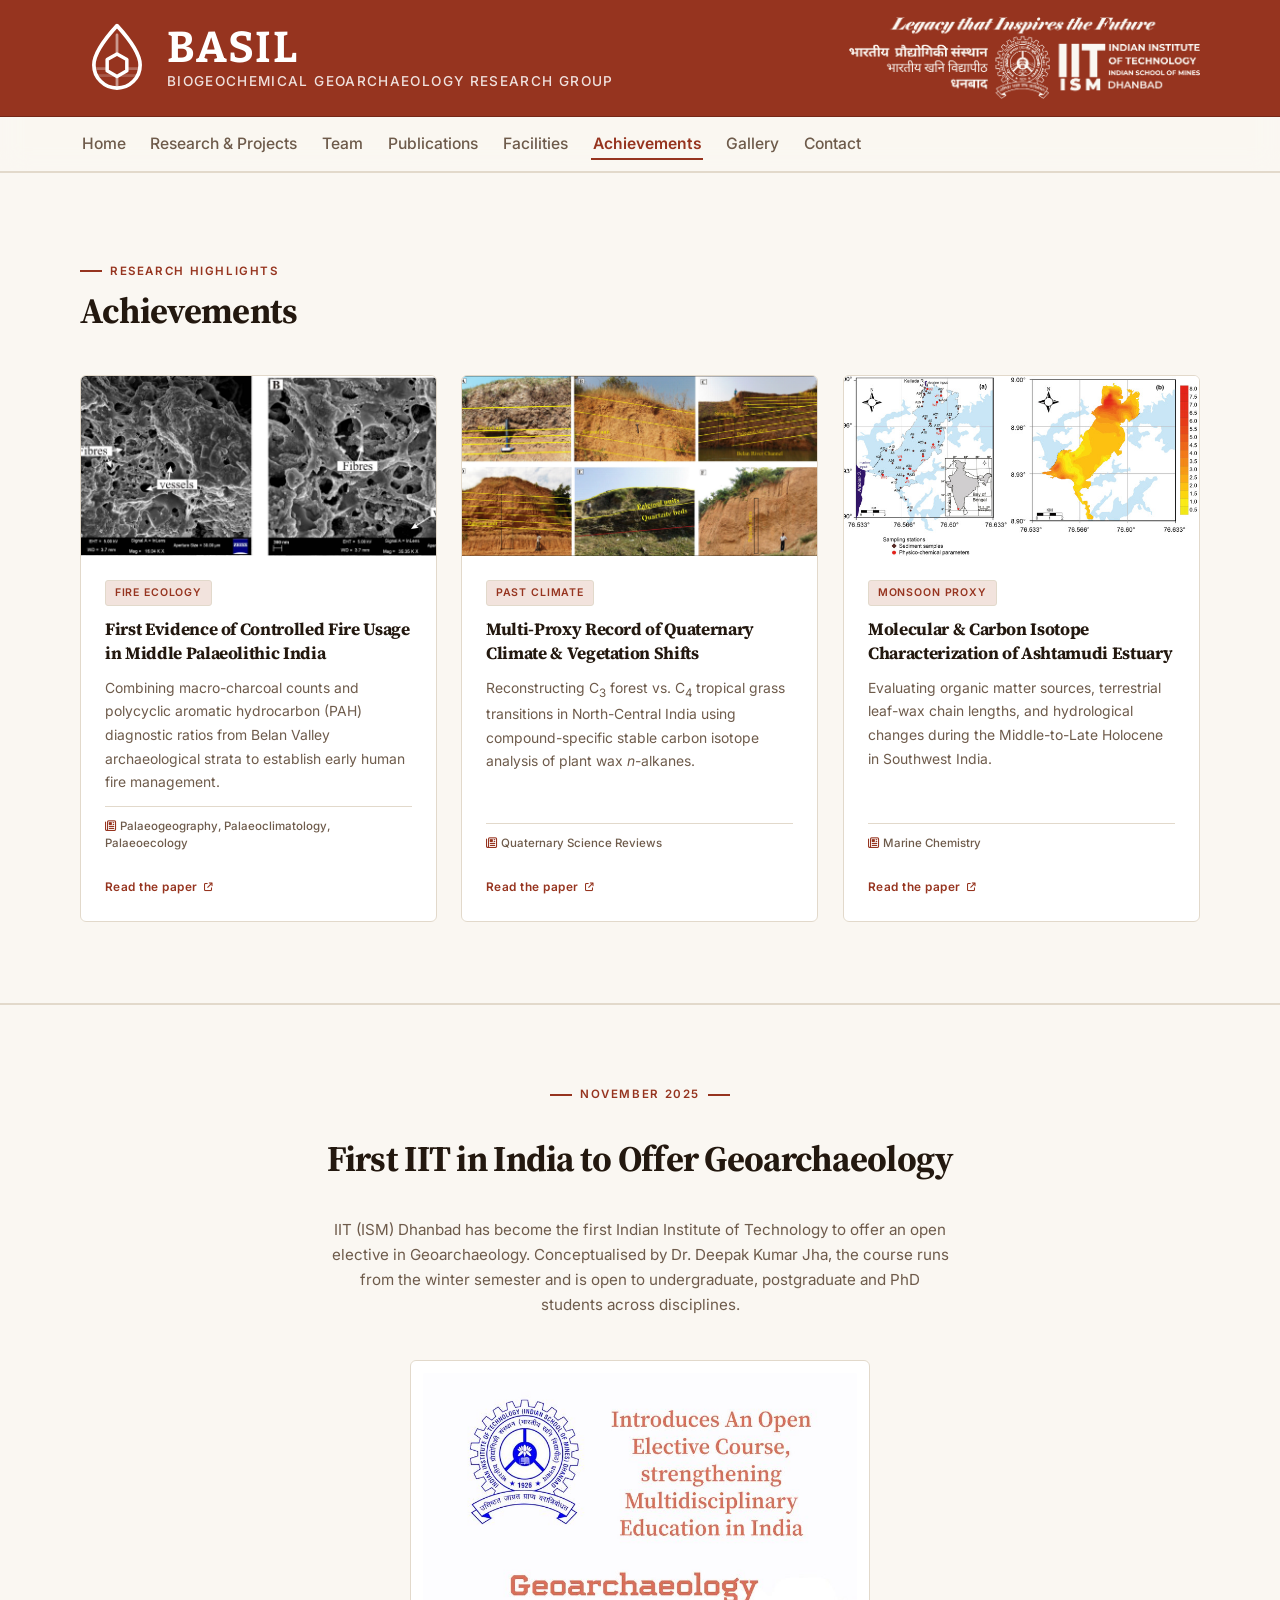
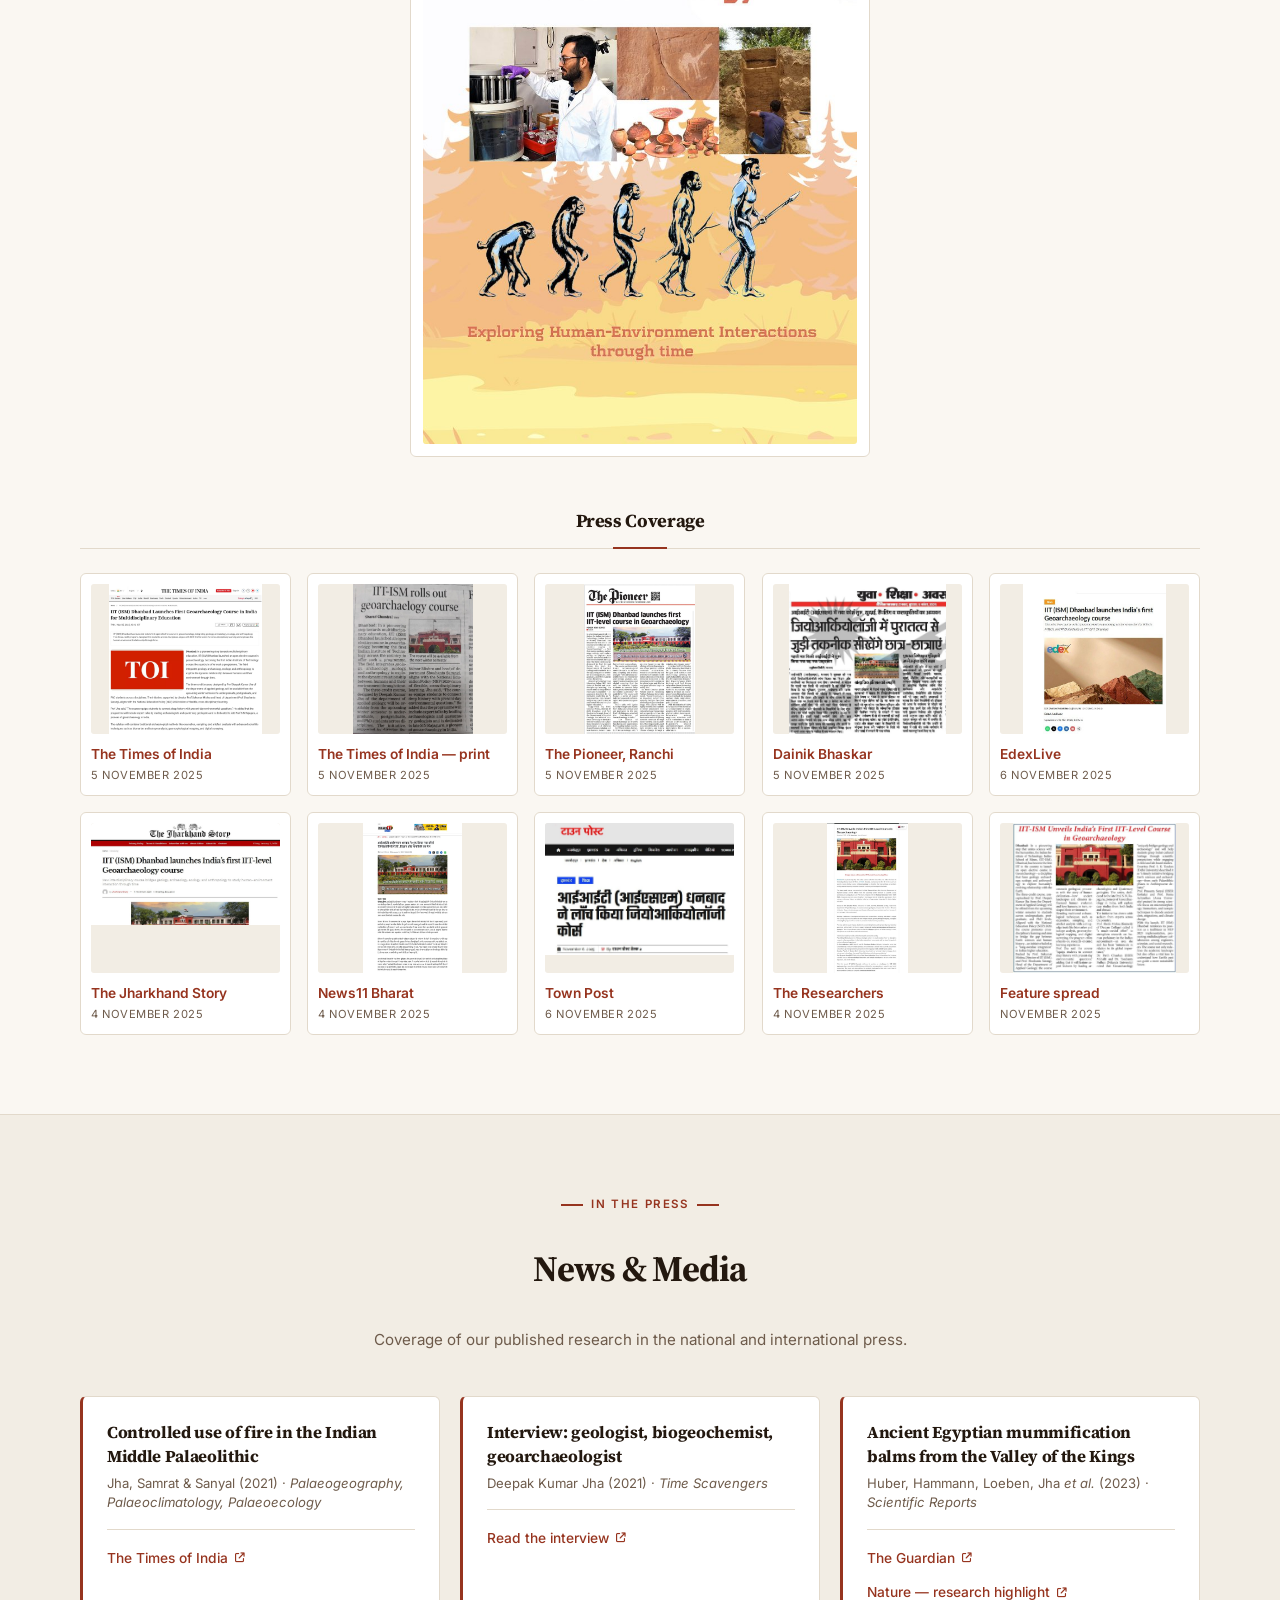
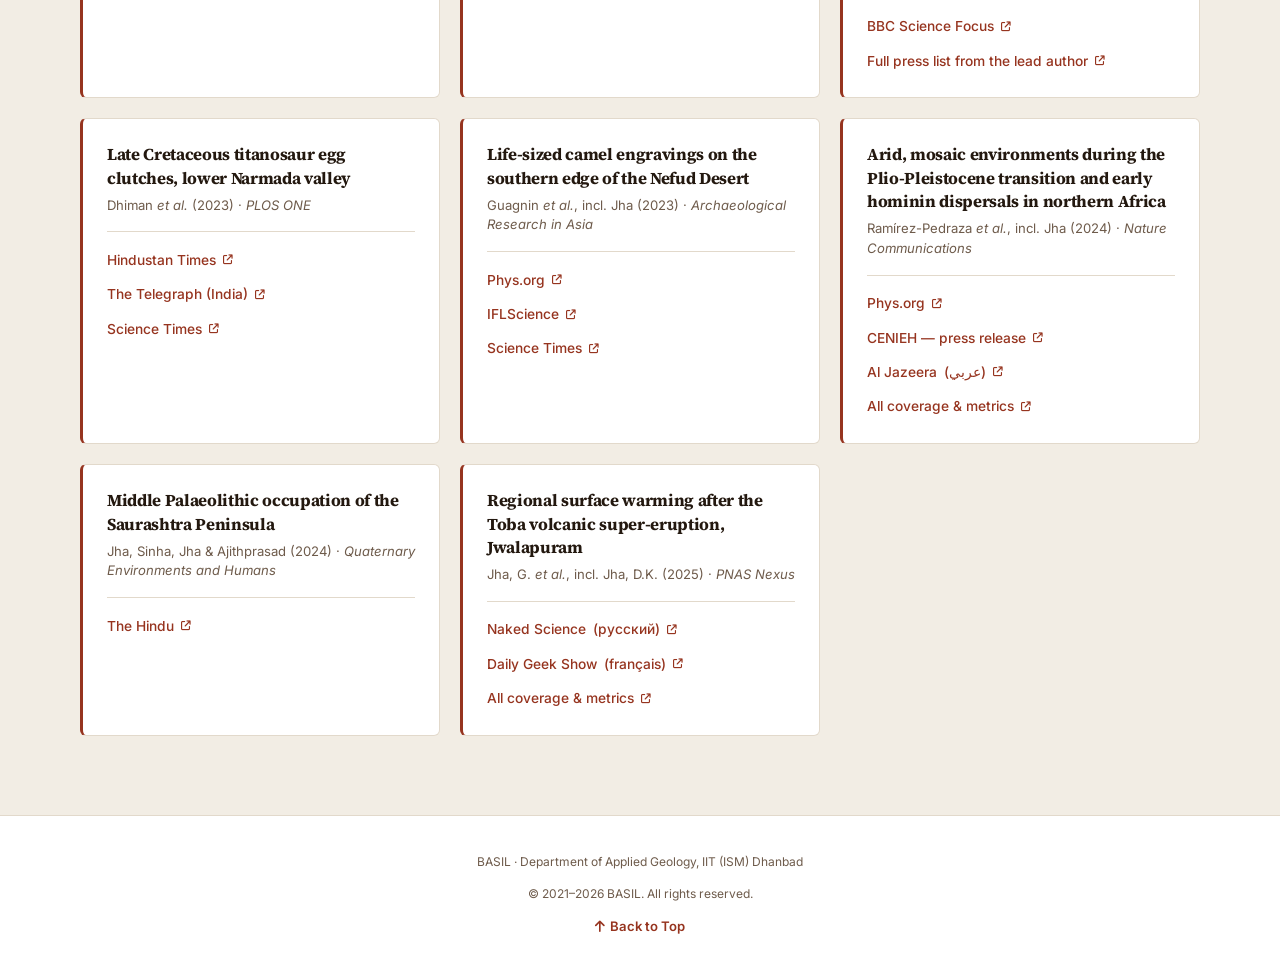
==== achievements.html @ 7dc360d2 "Add the affiliation profiles and the Time Scavengers interview Three institutional pages join the Ac" ====
<!DOCTYPE html>
<!--
  ============================================================================
  BASIL - Biogeochemical Geoarchaeology Research Group
  Department of Applied Geology, IIT (ISM) Dhanbad

  PAGE: Achievements - research highlights, then press coverage

  HOW TO EDIT THIS PAGE
  ---------------------
  * Everything a visitor reads lives between <main> and </main> below.
  * The header/nav and footer are repeated on every page. If you change them,
    change them in ALL .html files (see README.md -> "Editing the navigation").
  * Styling lives in assets/css/style.css - colours are set once at the top.
  * Publications are DATA, not markup: edit assets/js/publications.js.
  * See README.md in the project root for step-by-step instructions.
  ============================================================================
-->
<html lang="en">
<head>
  <meta charset="UTF-8">
  <meta name="viewport" content="width=device-width, initial-scale=1.0">
  <title>Achievements | BASIL | IIT (ISM) Dhanbad</title>

  <!-- SEO & academic metadata -->
  <meta name="description" content="Research highlights and article summaries from BASIL.">
  <meta name="keywords" content="BASIL, Biogeochemical Geoarchaeology Research Group, Deepak Kumar Jha, geoarchaeology, leaf wax biomarkers, n-alkanes, stable isotopes, Quaternary climate, IIT ISM Dhanbad, fire ecology, Belan Valley">
  <meta name="author" content="BASIL - Biogeochemical Geoarchaeology Research Group, IIT (ISM) Dhanbad">

  <!-- Link preview (WhatsApp, X, LinkedIn) -->
  <meta property="og:title" content="Achievements | BASIL | IIT (ISM) Dhanbad">
  <meta property="og:description" content="Research highlights and article summaries from BASIL.">
  <meta property="og:image" content="assets/images/wix_gallery_exact/wix_field_visit_35.jpg">
  <meta property="og:type" content="website">

  <!-- Fonts: Bitter (BASIL wordmark) + Source Serif 4 (headings) + Inter (body) -->
  <link rel="preconnect" href="https://fonts.googleapis.com">
  <link rel="preconnect" href="https://fonts.gstatic.com" crossorigin>
  <link href="https://fonts.googleapis.com/css2?family=Bitter:wght@600;700&family=Inter:wght@400;500;600&family=Source+Serif+4:opsz,wght@8..60,400;8..60,600;8..60,700&display=swap" rel="stylesheet">
  <link rel="stylesheet" href="https://cdnjs.cloudflare.com/ajax/libs/font-awesome/6.4.0/css/all.min.css">

  <link rel="stylesheet" href="assets/css/style.css">

  <!-- Marks that JavaScript is available, before the page paints, so the
       scroll animations never leave content invisible if JS is switched off. -->
  <script>document.documentElement.classList.add('js');</script>
</head>
<body>

  <!-- ==== HEADER / NAVIGATION (same on every page) ==================== -->
  <header class="header-nav" id="header">
    <!-- Row 1: group identity and host institution -->
    <div class="brand-bar">
      <div class="container brand-bar-inner">
      <a href="index.html" class="brand-logo">
        <svg class="brand-mark" viewBox="0 0 64 64" aria-hidden="true" focusable="false"><defs><clipPath id="basilLeaf"><path d="M32 4C43 16 52 28 52 38a20 20 0 0 1-40 0C12 28 21 16 32 4Z"/></clipPath></defs><g clip-path="url(#basilLeaf)"><rect x="0" y="40" width="64" height="2.4" fill="currentColor" opacity=".28"/><rect x="0" y="46" width="64" height="2.4" fill="currentColor" opacity=".18"/></g><path d="M32 4C43 16 52 28 52 38a20 20 0 0 1-40 0C12 28 21 16 32 4Z" fill="none" stroke="currentColor" stroke-width="3.2" stroke-linejoin="round"/><path d="M32 12v46" stroke="currentColor" stroke-width="2.4" stroke-linecap="round" opacity=".5"/><path class="brand-mark-core" d="M32 28.5 40.5 33.4v9.7L32 48l-8.5-4.9v-9.7Z" fill="var(--paper, #fff)" stroke="currentColor" stroke-width="3" stroke-linejoin="round"/></svg>
        <div class="brand-text">
          <span class="brand-name">BASIL</span>
          <span class="brand-sub">Biogeochemical Geoarchaeology Research Group</span>
        </div>
      </a>

      <!-- Host institution. iitism_logo.png is the compact round emblem if
           you ever want a narrower header. -->
      <a class="brand-inst" href="https://www.iitism.ac.in" target="_blank" rel="noopener"
         aria-label="Indian Institute of Technology (ISM) Dhanbad"
         title="Indian Institute of Technology (ISM) Dhanbad">
        <span class="brand-inst-mark" role="img" aria-label="IIT (ISM) Dhanbad"></span>
      </a>
      </div>
    </div>

    <!-- Row 2: navigation -->
    <div class="container nav-container">
      <div class="nav-menu">
        <ul class="nav-links" id="nav-links">
          <li><a href="index.html" class="nav-link">Home</a></li>
          <li><a href="research.html" class="nav-link">Research &amp; Projects</a></li>
          <li><a href="team.html" class="nav-link">Team</a></li>
          <li><a href="publications.html" class="nav-link">Publications</a></li>
          <li><a href="facilities.html" class="nav-link">Facilities</a></li>
          <li><a href="achievements.html" class="nav-link active">Achievements</a></li>
          <li><a href="gallery.html" class="nav-link">Gallery</a></li>
          <li><a href="contact.html" class="nav-link">Contact</a></li>
        </ul>

        <div class="nav-actions">
          <button id="mobile-menu-btn" class="mobile-menu-btn" aria-label="Open navigation menu">
            <i class="fa-solid fa-bars"></i>
          </button>
        </div>
      </div>
    </div>
    <div class="scroll-progress" id="scroll-progress"></div>
  </header>

  <!-- ==== PAGE CONTENT =============================================== -->
  <main class="page-main">
<section class="blog-section" id="blog">
    <div class="container">
      <div class="section-header" data-reveal="left">
        <div>
          <span class="section-kicker">Research Highlights</span>
          <h2 class="section-title">Achievements</h2>
        </div>
      </div>

      <div class="blog-grid">
        <a class="blog-card" data-reveal="left" href="https://doi.org/10.1016/j.palaeo.2020.110151" target="_blank" rel="noopener">
          <div class="blog-img-wrap">
            <img src="assets/images/article_fire.jpg" alt="Controlled Use of Fire" class="blog-img">
          </div>
          <div class="blog-content">
            <span class="blog-tag">Fire Ecology</span>
            <h3>First Evidence of Controlled Fire Usage in Middle Palaeolithic India</h3>
            <p>Combining macro-charcoal counts and polycyclic aromatic hydrocarbon (PAH) diagnostic ratios from Belan Valley archaeological strata to establish early human fire management.</p>
            <div class="blog-meta">
              <span><i class="fa-regular fa-newspaper"></i> Palaeogeography, Palaeoclimatology, Palaeoecology</span>
            </div>
            <span class="blog-readmore">Read the paper <i class="fa-solid fa-arrow-up-right-from-square"></i></span>
          </div>
        </a>

        <a class="blog-card" data-reveal="left" href="https://doi.org/10.1016/j.quascirev.2019.106121" target="_blank" rel="noopener">
          <div class="blog-img-wrap">
            <img src="assets/images/article_quaternary.jpg" alt="Quaternary Climate" class="blog-img">
          </div>
          <div class="blog-content">
            <span class="blog-tag">Past Climate</span>
            <h3>Multi-Proxy Record of Quaternary Climate &amp; Vegetation Shifts</h3>
            <p>Reconstructing C<sub>3</sub> forest vs. C<sub>4</sub> tropical grass transitions in North-Central India using compound-specific stable carbon isotope analysis of plant wax <i>n</i>-alkanes.</p>
            <div class="blog-meta">
              <span><i class="fa-regular fa-newspaper"></i> Quaternary Science Reviews</span>
            </div>
            <span class="blog-readmore">Read the paper <i class="fa-solid fa-arrow-up-right-from-square"></i></span>
          </div>
        </a>

        <a class="blog-card" data-reveal="left" href="https://doi.org/10.1016/J.MARCHEM.2017.08.002" target="_blank" rel="noopener">
          <div class="blog-img-wrap">
            <img src="assets/images/article_ashtamudi.jpg" alt="Ashtamudi Estuary" class="blog-img">
          </div>
          <div class="blog-content">
            <span class="blog-tag">Monsoon Proxy</span>
            <h3>Molecular &amp; Carbon Isotope Characterization of Ashtamudi Estuary</h3>
            <p>Evaluating organic matter sources, terrestrial leaf-wax chain lengths, and hydrological changes during the Middle-to-Late Holocene in Southwest India.</p>
            <div class="blog-meta">
              <span><i class="fa-regular fa-newspaper"></i> Marine Chemistry</span>
            </div>
            <span class="blog-readmore">Read the paper <i class="fa-solid fa-arrow-up-right-from-square"></i></span>
          </div>
        </a>
      </div>
    </div>
  </section>


    <!-- ==== FEATURED: Geoarchaeology course launch ====================
         The poster and the Venn diagram are the group's own artwork.
         ============================================================== -->
    <section class="feature-section" id="geoarchaeology-course">
      <div class="container">
        <div class="section-header center" data-reveal="left">
          <span class="section-kicker">November 2025</span>
          <h2 class="section-title">First IIT in India to Offer Geoarchaeology</h2>
          <p class="section-desc">IIT (ISM) Dhanbad has become the first Indian Institute of Technology to offer an open elective in Geoarchaeology. Conceptualised by Dr. Deepak Kumar Jha, the course runs from the winter semester and is open to undergraduate, postgraduate and PhD students across disciplines.</p>
        </div>

        <div class="feature-grid" data-reveal="left">
          <figure class="feature-figure">
            <img src="assets/images/news_geoarch_poster.jpg"
                 alt="Course poster: IIT (ISM) Dhanbad introduces an open elective course in Geoarchaeology" loading="lazy">
          </figure>
        </div>

        <!-- ---- PRESS COVERAGE ------------------------------------------
             Clicking a card opens the clipping full size in the viewer.
             To add one, copy a whole .press-card block below.
             ------------------------------------------------------------ -->
        <h3 class="press-heading" data-reveal="left">Press Coverage</h3>

        <div class="press-grid">

          <div class="press-card" data-reveal="pop">
            <img src="assets/images/press_times_of_india.jpg" alt="The Times of India report on the course launch" loading="lazy">
            <span class="press-outlet">The Times of India</span>
            <span class="press-date">5 November 2025</span>
          </div>

          <div class="press-card" data-reveal="pop">
            <img src="assets/images/press_toi_print.jpg" alt="Times of India print edition clipping" loading="lazy">
            <span class="press-outlet">The Times of India &mdash; print</span>
            <span class="press-date">5 November 2025</span>
          </div>

          <div class="press-card" data-reveal="pop">
            <img src="assets/images/press_pioneer.jpg" alt="The Pioneer print edition clipping" loading="lazy">
            <span class="press-outlet">The Pioneer, Ranchi</span>
            <span class="press-date">5 November 2025</span>
          </div>

          <div class="press-card" data-reveal="pop">
            <img src="assets/images/press_dainik_bhaskar.jpg" alt="Dainik Bhaskar print edition clipping" loading="lazy">
            <span class="press-outlet">Dainik Bhaskar</span>
            <span class="press-date">5 November 2025</span>
          </div>

          <div class="press-card" data-reveal="pop">
            <img src="assets/images/press_edexlive.jpg" alt="EdexLive report on the course launch" loading="lazy">
            <span class="press-outlet">EdexLive</span>
            <span class="press-date">6 November 2025</span>
          </div>

          <div class="press-card" data-reveal="pop">
            <img src="assets/images/press_jharkhand_story.jpg" alt="The Jharkhand Story report on the course launch" loading="lazy">
            <span class="press-outlet">The Jharkhand Story</span>
            <span class="press-date">4 November 2025</span>
          </div>

          <div class="press-card" data-reveal="pop">
            <img src="assets/images/press_news11_bharat.jpg" alt="News11 Bharat report on the course launch" loading="lazy">
            <span class="press-outlet">News11 Bharat</span>
            <span class="press-date">4 November 2025</span>
          </div>

          <div class="press-card" data-reveal="pop">
            <img src="assets/images/press_town_post.jpg" alt="Town Post report on the course launch" loading="lazy">
            <span class="press-outlet">Town Post</span>
            <span class="press-date">6 November 2025</span>
          </div>

          <div class="press-card" data-reveal="pop">
            <img src="assets/images/press_the_researchers.jpg" alt="The Researchers feature on the course launch" loading="lazy">
            <span class="press-outlet">The Researchers</span>
            <span class="press-date">4 November 2025</span>
          </div>

          <div class="press-card" data-reveal="pop">
            <img src="assets/images/press_feature_spread.jpg" alt="Newspaper feature spread on the course launch" loading="lazy">
            <span class="press-outlet">Feature spread</span>
            <span class="press-date">November 2025</span>
          </div>

        </div>
      </div>
    </section>

    <!-- ==== NEWS & MEDIA ==============================================
         Press coverage of the group's papers. To add an item, copy one
         <li> block, change the outlet name, the link and the date.
         Group them under the paper they report on.
         ============================================================== -->
    <section class="news-media-section" id="media">
      <div class="container">
        <div class="section-header center" data-reveal="left">
          <span class="section-kicker">In the Press</span>
          <h2 class="section-title">News &amp; Media</h2>
          <p class="section-desc">Coverage of our published research in the national and international press.</p>
        </div>

        <div class="media-groups">

          <article class="media-group" data-reveal="left">
            <h3 class="media-paper">Controlled use of fire in the Indian Middle Palaeolithic</h3>
            <p class="media-source">Jha, Samrat &amp; Sanyal (2021) &middot; <em>Palaeogeography, Palaeoclimatology, Palaeoecology</em></p>
            <ul class="media-list">
              <li><a href="https://timesofindia.indiatimes.com/india/new-evidence-pushes-back-by-30000-years-first-use-of-fire-in-india/articleshow/79521759.cms" target="_blank" rel="noopener">The Times of India <i class="fa-solid fa-arrow-up-right-from-square"></i></a></li>
            </ul>
          </article>

          <article class="media-group" data-reveal="left">
            <h3 class="media-paper">Interview: geologist, biogeochemist, geoarchaeologist</h3>
            <p class="media-source">Deepak Kumar Jha (2021) &middot; <em>Time Scavengers</em></p>
            <ul class="media-list">
              <li><a href="https://timescavengers.org/2021/05/31/deepak-kumar-jha-geologist-biogeochemist-geoarchaeologist/" target="_blank" rel="noopener">Read the interview <i class="fa-solid fa-arrow-up-right-from-square"></i></a></li>
            </ul>
          </article>

          <article class="media-group" data-reveal="left">
            <h3 class="media-paper">Ancient Egyptian mummification balms from the Valley of the Kings</h3>
            <p class="media-source">Huber, Hammann, Loeben, Jha <i>et al.</i> (2023) &middot; <em>Scientific Reports</em></p>
            <ul class="media-list">
              <li><a href="https://www.theguardian.com/science/2023/aug/31/scent-of-eternity-scientists-recreate-balms-used-in-ancient-egyptian-mummy" target="_blank" rel="noopener">The Guardian <i class="fa-solid fa-arrow-up-right-from-square"></i></a></li>
              <li><a href="https://www.nature.com/articles/d44151-023-00014-2" target="_blank" rel="noopener">Nature &mdash; research highlight <i class="fa-solid fa-arrow-up-right-from-square"></i></a></li>
              <li><a href="https://www.sciencefocus.com/news/scent-of-eternity-mummification-museum" target="_blank" rel="noopener">BBC Science Focus <i class="fa-solid fa-arrow-up-right-from-square"></i></a></li>
              <li><a href="https://barbara-huber.com/media-press/" target="_blank" rel="noopener">Full press list from the lead author <i class="fa-solid fa-arrow-up-right-from-square"></i></a></li>
            </ul>
          </article>

          <article class="media-group" data-reveal="left">
            <h3 class="media-paper">Late Cretaceous titanosaur egg clutches, lower Narmada valley</h3>
            <p class="media-source">Dhiman <i>et al.</i> (2023) &middot; <em>PLOS ONE</em></p>
            <ul class="media-list">
              <li><a href="https://www.hindustantimes.com/india-news/rare-dinosaur-fossil-discovery-in-central-india-101674153867179.html" target="_blank" rel="noopener">Hindustan Times <i class="fa-solid fa-arrow-up-right-from-square"></i></a></li>
              <li><a href="https://www.telegraphindia.com/india/titanosaur-eggs-in-central-india-tell-a-tale/cid/1910738" target="_blank" rel="noopener">The Telegraph (India) <i class="fa-solid fa-arrow-up-right-from-square"></i></a></li>
              <li><a href="https://www.sciencetimes.com/articles/41927/20230119/250-fossilized-titanosaur-eggs-found-india-suggest-dinosaur-nested-modern.htm" target="_blank" rel="noopener">Science Times <i class="fa-solid fa-arrow-up-right-from-square"></i></a></li>
            </ul>
          </article>

          <article class="media-group" data-reveal="left">
            <h3 class="media-paper">Life-sized camel engravings on the southern edge of the Nefud Desert</h3>
            <p class="media-source">Guagnin <i>et al.</i>, incl. Jha (2023) &middot; <em>Archaeological Research in Asia</em></p>
            <ul class="media-list">
              <li><a href="https://phys.org/news/2023-10-life-size-images-extinct-camel-species.html" target="_blank" rel="noopener">Phys.org <i class="fa-solid fa-arrow-up-right-from-square"></i></a></li>
              <li><a href="https://www.iflscience.com/amazing-life-sized-camel-rock-carvings-discovered-in-saudi-arabia-but-who-carved-them-70944" target="_blank" rel="noopener">IFLScience <i class="fa-solid fa-arrow-up-right-from-square"></i></a></li>
              <li><a href="https://www.sciencetimes.com/articles/46277/20230929/life-size-carvings-camels-saudi-arabia-sahout-nafud-desert.htm" target="_blank" rel="noopener">Science Times <i class="fa-solid fa-arrow-up-right-from-square"></i></a></li>
            </ul>
          </article>

          <article class="media-group" data-reveal="left">
            <h3 class="media-paper">Arid, mosaic environments during the Plio-Pleistocene transition and early hominin dispersals in northern Africa</h3>
            <p class="media-source">Ram&iacute;rez-Pedraza <i>et al.</i>, incl. Jha (2024) &middot; <em>Nature Communications</em></p>
            <ul class="media-list">
              <li><a href="https://phys.org/news/2024-10-geologists-reconstruct-ecosystems-northern-africa.html" target="_blank" rel="noopener">Phys.org <i class="fa-solid fa-arrow-up-right-from-square"></i></a></li>
              <li><a href="https://www.cenieh.es/en/press/news/ecosystems-northern-africa-where-first-hominins-arrived-are-reconstructed" target="_blank" rel="noopener">CENIEH &mdash; press release <i class="fa-solid fa-arrow-up-right-from-square"></i></a></li>
              <li><a href="https://www.aljazeera.net/science/2024/10/14/%D8%A7%D9%84%D8%AC%D9%86%D8%B3-%D8%A7%D9%84%D8%A5%D9%86%D8%B3%D8%A7%D9%86%D9%8A-%D9%88%D8%AC%D8%AF-%D8%A8%D8%A7%D9%84%D9%85%D8%BA%D8%B1%D8%A8-%D9%88%D8%A7%D9%84%D8%AC%D8%B2%D8%A7%D8%A6%D8%B1" target="_blank" rel="noopener">Al Jazeera <span lang="ar">(&#1593;&#1585;&#1576;&#1610;)</span> <i class="fa-solid fa-arrow-up-right-from-square"></i></a></li>
              <li><a href="https://www.nature.com/articles/s41467-024-52672-0/metrics" target="_blank" rel="noopener">All coverage &amp; metrics <i class="fa-solid fa-arrow-up-right-from-square"></i></a></li>
            </ul>
          </article>

          <article class="media-group" data-reveal="left">
            <h3 class="media-paper">Middle Palaeolithic occupation of the Saurashtra Peninsula</h3>
            <p class="media-source">Jha, Sinha, Jha &amp; Ajithprasad (2024) &middot; <em>Quaternary Environments and Humans</em></p>
            <ul class="media-list">
              <li><a href="https://www.thehindu.com/sci-tech/science/saurashtra-fossils-coastal-dispersion-middle-palaeolithic-migration/article68968322.ece" target="_blank" rel="noopener">The Hindu <i class="fa-solid fa-arrow-up-right-from-square"></i></a></li>
            </ul>
          </article>

          <article class="media-group" data-reveal="left">
            <h3 class="media-paper">Regional surface warming after the Toba volcanic super-eruption, Jwalapuram</h3>
            <p class="media-source">Jha, G. <i>et al.</i>, incl. Jha, D.K. (2025) &middot; <em>PNAS Nexus</em></p>
            <ul class="media-list">
              <li><a href="https://naked-science.ru/article/climate/oprovergnuta-gipoteza-o-v" target="_blank" rel="noopener">Naked Science <span lang="ru">(&#1088;&#1091;&#1089;&#1089;&#1082;&#1080;&#1081;)</span> <i class="fa-solid fa-arrow-up-right-from-square"></i></a></li>
              <li><a href="https://dailygeekshow.com/eruption-volcan-toba-climat/" target="_blank" rel="noopener">Daily Geek Show <span lang="fr">(fran&ccedil;ais)</span> <i class="fa-solid fa-arrow-up-right-from-square"></i></a></li>
              <li><a href="https://oxfordjournals.altmetric.com/details/175935978/news" target="_blank" rel="noopener">All coverage &amp; metrics <i class="fa-solid fa-arrow-up-right-from-square"></i></a></li>
            </ul>
          </article>

        </div>
      </div>
    </section>

  </main>

  <!-- ==== FOOTER (same on every page) ================================ -->
  <footer class="footer">
    <div class="container footer-content">
      <p>BASIL &middot; Department of Applied Geology, IIT (ISM) Dhanbad</p>
      <p>&copy; 2021&ndash;2026 BASIL. All rights reserved.</p>
      <!-- Filled in by app.js from an external counter. Stays hidden if the
           service cannot be reached, so a broken counter never shows. -->
      <p class="visitor-count" id="visitor-count" hidden></p>
      <a href="#" class="back-to-top"><i class="fa-solid fa-arrow-up"></i> Back to Top</a>
    </div>
  </footer>

  <button class="scroll-top-fab" id="scroll-top-fab" aria-label="Scroll back to top">
    <i class="fa-solid fa-arrow-up"></i>
  </button>


  <!-- Image viewer for the press clippings -->
  <div class="lightbox" id="lightbox" role="dialog" aria-modal="true" aria-label="Press clipping viewer">
    <button class="lightbox-btn lightbox-close" id="lightbox-close" aria-label="Close viewer">
      <i class="fa-solid fa-xmark"></i>
    </button>
    <button class="lightbox-btn lightbox-prev" id="lightbox-prev" aria-label="Previous clipping">
      <i class="fa-solid fa-chevron-left"></i>
    </button>
    <button class="lightbox-btn lightbox-next" id="lightbox-next" aria-label="Next clipping">
      <i class="fa-solid fa-chevron-right"></i>
    </button>

    <figure class="lightbox-figure">
      <img id="lightbox-img" src="" alt="">
      <figcaption class="lightbox-counter" id="lightbox-counter"></figcaption>
    </figure>
  </div>

  <!-- Publication data first, then the behaviour that renders it -->
  <script src="assets/js/publications.js"></script>
  <script src="assets/js/app.js"></script>
</body>
</html>
---- assets/css/style.css ----
/* ==========================================================================
   Dr. Deepak Kumar Jha - Biogeochemical Geoarchaeology Research Group
   Design System: "Heritage" — Sandstone paper, brick red, warm brown ink.
   Drawn from the red-brick and sandstone of the IIT (ISM) Dhanbad campus.
   Flat colours only, no gradients. Serif headings, quiet sans UI.
   ========================================================================== */

/* --------------------------------------------------------------------------
   1. Design Tokens
   -------------------------------------------------------------------------- */
:root {
  /* Surfaces — warm sandstone papers */
  --paper:        #FAF7F2;   /* page background */
  --paper-2:      #F2EDE4;   /* tinted section band */
  --surface:      #FFFFFF;   /* cards */
  --surface-2:    #F0E9DF;   /* chips, wells, badges */
  --line:         #E2D9CB;
  --line-strong:  #CBBBA6;

  /* Ink — warm browns, never pure black */
  --ink:          #23180F;   /* headings */
  --ink-2:        #4A3B2E;   /* body */
  --ink-3:        #6E5B4B;   /* muted / captions — AA on every surface */

  /* Accent — weathered brick red (single accent, flat) */
  --accent:       #96341F;
  --accent-hover: #742717;
  --accent-tint:  #F2E3DD;
  --on-accent:    #FFFFFF;

  /* Typography */
  --font-heading: 'Source Serif 4', Georgia, 'Times New Roman', serif;
  --font-body:    'Inter', -apple-system, BlinkMacSystemFont, sans-serif;
  --font-label:   'Inter', -apple-system, BlinkMacSystemFont, sans-serif;
  /* Slab serif, used only for the BASIL wordmark in the header */
  --font-brand:   'Bitter', 'Source Serif 4', Georgia, serif;

  /* Shadows — warm, low-spread */
  --shadow-sm: 0 1px 2px rgba(35, 24, 15, 0.05);
  --shadow-md: 0 6px 18px -6px rgba(35, 24, 15, 0.14);
  --shadow-lg: 0 18px 40px -12px rgba(35, 24, 15, 0.20);

  /* Motion */
  --transition-fast:   0.15s cubic-bezier(0.4, 0, 0.2, 1);
  --transition-normal: 0.25s cubic-bezier(0.4, 0, 0.2, 1);
  --ease-pop: cubic-bezier(0.22, 1, 0.36, 1);

  /* Legacy aliases (kept so no rule silently loses its colour) */
  --ism-red: var(--accent);
  --ism-red-dark: var(--accent-hover);
  --ism-red-light: var(--accent-hover);
  --ism-skin: var(--surface-2);
  --ism-skin-dark: var(--line);
  --ism-skin-light: var(--paper-2);
  --bg-primary: var(--paper);
  --bg-secondary: var(--paper-2);
  --bg-card: var(--surface);
  --bg-card-hover: var(--surface-2);
  --bg-glass: rgba(250, 247, 242, 0.88);
  --border-color: var(--line);
  --border-hover: var(--accent);
  --accent-primary: var(--accent);
  --accent-secondary: var(--accent-hover);
  --accent-subtle: var(--ink-3);
  --accent-badge: var(--surface-2);
  --text-main: var(--ink-2);
  --text-muted: var(--ink-3);
  --text-dim: var(--ink-3);
  --text-heading: var(--ink);
}

/* --------------------------------------------------------------------------
   2. Reset & Base Typography
   -------------------------------------------------------------------------- */
*, *::before, *::after {
  box-sizing: border-box;
  margin: 0;
  padding: 0;
}

html {
  scroll-behavior: smooth;
  scroll-padding-top: 182px;  /* clears the two-row sticky header (172px) */
  font-size: 16px;
}

body {
  font-family: var(--font-body);
  background-color: var(--paper);
  color: var(--ink-2);
  line-height: 1.65;
  overflow-x: hidden;
  -webkit-font-smoothing: antialiased;
  transition: background-color var(--transition-normal), color var(--transition-normal);
}

h1, h2, h3, h4, h5, h6 {
  font-family: var(--font-heading);
  color: var(--ink);
  letter-spacing: -0.02em;
}

a {
  color: var(--accent);
  text-decoration: none;
  transition: color var(--transition-fast);
}

a:hover { color: var(--accent-hover); }

ul { list-style: none; }

img {
  max-width: 100%;
  height: auto;
  display: block;
}

::selection {
  background: var(--accent);
  color: var(--on-accent);
}

:focus-visible {
  outline: 2px solid var(--accent);
  outline-offset: 3px;
  border-radius: 3px;
}

.container {
  width: 90%;
  max-width: 1160px;
  margin: 0 auto;
  padding: 0 1rem;
}

section {
  padding: 5rem 0;
  position: relative;
}

/* Keeps the footer down the page on short single-section pages */
.page-main {
  display: block;
  min-height: 64vh;
}

/* --------------------------------------------------------------------------
   3. Section Headers
   -------------------------------------------------------------------------- */
.section-header {
  display: flex;
  justify-content: space-between;
  align-items: flex-end;
  gap: 1.5rem;
  margin-bottom: 2.75rem;
}

.section-header.center {
  flex-direction: column;
  align-items: center;
  text-align: center;
}

.section-kicker {
  display: inline-flex;
  align-items: center;
  gap: 0.5rem;
  font-family: var(--font-label);
  font-size: 0.72rem;
  font-weight: 600;
  text-transform: uppercase;
  letter-spacing: 0.14em;
  color: var(--accent);
  margin-bottom: 0.6rem;
}

.section-kicker::before {
  content: '';
  width: 22px;
  height: 2px;
  background: var(--accent);
  flex-shrink: 0;
}

.section-header.center .section-kicker::after {
  content: '';
  width: 22px;
  height: 2px;
  background: var(--accent);
  flex-shrink: 0;
}

.section-title {
  font-size: clamp(1.75rem, 3.2vw, 2.25rem);
  font-weight: 700;
  color: var(--ink);
  line-height: 1.15;
  text-transform: none;
}

.section-desc {
  margin-top: 0.85rem;
  max-width: 620px;
  font-size: 0.95rem;
  color: var(--ink-3);
}

.header-btn {
  font-size: 0.86rem;
  font-weight: 600;
  color: var(--on-accent);
  display: inline-flex;
  align-items: center;
  gap: 0.45rem;
  padding: 0.6rem 1.15rem;
  border-radius: 4px;
  border: 1px solid var(--accent);
  background: var(--accent);
  white-space: nowrap;
  transition: background var(--transition-fast), transform var(--transition-fast), box-shadow var(--transition-fast);
}

.header-btn:hover {
  background: var(--accent-hover);
  border-color: var(--accent-hover);
  color: var(--on-accent);
  transform: translateY(-2px);
  box-shadow: var(--shadow-md);
}

.header-btn i { transition: transform var(--transition-fast); }
.header-btn:hover i { transform: translateX(3px); }

/* --------------------------------------------------------------------------
   4. Navigation
   -------------------------------------------------------------------------- */
.header-nav {
  position: sticky;
  top: 0;
  left: 0;
  width: 100%;
  z-index: 1000;
  background: var(--bg-glass);
  backdrop-filter: blur(14px) saturate(150%);
  -webkit-backdrop-filter: blur(14px) saturate(150%);
  border-bottom: 1px solid var(--line);
  transition: box-shadow var(--transition-normal), border-color var(--transition-normal);
}

/* Thin progress bar showing scroll position */
.scroll-progress {
  position: absolute;
  left: 0;
  bottom: -1px;
  height: 2px;
  width: 100%;
  background: var(--accent);
  transform: scaleX(0);
  transform-origin: 0 50%;
  will-change: transform;
}

.header-nav.scrolled {
  box-shadow: var(--shadow-md);
  border-color: var(--line-strong);
}

/* ---- Row 2: navigation ------------------------------------------------ */
.nav-container {
  display: flex;
  justify-content: flex-end;
  align-items: center;
  height: 54px;
  transition: height var(--transition-normal);
}

.header-nav.scrolled .nav-container { height: 48px; }

.nav-menu {
  width: 100%;
  justify-content: space-between;
}

.brand-logo {
  display: flex;
  align-items: center;
  gap: 0.8rem;
}

/* Leaf + molecular ring mark; inherits the accent colour in both themes */
/* ---- Row 1: BASIL lockup on the left, host institution on the right ----
   Two rows rather than one, because the full IIT (ISM) lockup, the BASIL
   strapline and nine nav items cannot share a single 1140px bar. ------- */
/* Row 1 is a solid accent band; everything inside it flips to the light
   ink so it reads against the red. */
.brand-bar {
  background: var(--accent);
  border-bottom: 1px solid var(--accent-hover);
}

.brand-bar-inner {
  display: flex;
  align-items: center;
  justify-content: space-between;
  gap: 1.5rem;
  height: 116px;
  transition: height var(--transition-normal);
}

.header-nav.scrolled .brand-bar-inner { height: 88px; }

/* Host-institution logo */
.brand-inst {
  display: flex;
  align-items: center;
  flex-shrink: 0;
}

/* The institution lockup is supplied pre-tinted in two versions and swapped
   by theme. (A CSS mask would be neater, but a mask read by luminance rather
   than alpha renders nothing at all -- this approach cannot fail that way.)
   To restore the official blue, point both rules at iitism_logo_full.png. */
.brand-inst-mark {
  display: block;
  height: 82px;
  aspect-ratio: 725 / 169;
  background: url('../images/iitism_logo_onred.png') center / contain no-repeat;
  transition: height var(--transition-normal), opacity var(--transition-fast);
}

.brand-mark {
  width: 74px;
  height: 74px;
  flex-shrink: 0;
  color: var(--on-accent);
  transition: transform var(--transition-normal), width var(--transition-normal), height var(--transition-normal);
}

.brand-logo:hover .brand-mark { transform: rotate(-6deg) scale(1.06); }

/* Cut-out at the centre of the leaf: fill it with the band colour */
.brand-mark-core { fill: var(--accent); }

.header-nav.scrolled .brand-mark { width: 60px; height: 60px; }

.brand-text {
  display: flex;
  flex-direction: column;
  gap: 0.22rem;
}

.brand-name {
  font-family: var(--font-brand);
  font-size: 2.7rem;
  font-weight: 700;
  color: var(--on-accent);
  letter-spacing: 0.05em;
  line-height: 1;
  transition: color var(--transition-fast), font-size var(--transition-normal);
}

.header-nav.scrolled .brand-name { font-size: 2.15rem; }

.brand-logo:hover .brand-name { color: #FFFFFF; }

.brand-sub {
  font-family: var(--font-label);
  white-space: nowrap;
  font-size: 0.85rem;
  color: rgba(255, 255, 255, 0.85);
  font-weight: 500;
  letter-spacing: 0.1em;
  text-transform: uppercase;
  line-height: 1.2;
}

.nav-menu {
  display: flex;
  align-items: center;
  gap: 1.5rem;
}

.nav-links {
  display: flex;
  gap: 1.35rem;
}

.nav-link {
  font-size: 0.98rem;
  font-weight: 500;
  color: var(--ink-3);
  padding: 0.4rem 0.1rem;
  position: relative;
  transition: color var(--transition-fast);
}

.nav-link:hover, .nav-link.active {
  color: var(--accent);
}

.nav-link.active { font-weight: 600; }

.nav-link::after {
  content: '';
  position: absolute;
  bottom: 0;
  left: 0;
  width: 100%;
  height: 2px;
  background: var(--accent);
  transform: scaleX(0);
  transform-origin: 0 50%;
  transition: transform 0.3s var(--ease-pop);
}

.nav-link.active::after, .nav-link:hover::after { transform: scaleX(1); }

.nav-actions {
  display: flex;
  align-items: center;
  gap: 0.65rem;
}

.mobile-menu-btn {
  display: none;
  background: var(--surface-2);
  border: 1px solid var(--line);
  color: var(--accent);
  width: 38px;
  height: 38px;
  border-radius: 4px;
  font-size: 1.05rem;
  cursor: pointer;
}

/* --------------------------------------------------------------------------
   5. Hero
   -------------------------------------------------------------------------- */
.hero-section {
  padding-top: 4.5rem;
  padding-bottom: 4.5rem;
  background: var(--paper-2);
  border-bottom: 1px solid var(--line);
  overflow: hidden;
  position: relative;
}

/* Artwork sits centred behind the introduction, blurred and faded right back
   so it reads as texture rather than a picture. Both edges are masked so it
   never meets the section border hard. Opacity is kept low enough that the
   body text still clears AA contrast over the darkest part of the artwork. */
.hero-section::before {
  content: '';
  position: absolute;
  inset: 0;
  background: url('../images/banner_geoarch_venn.png') no-repeat center center;
  background-size: auto 128%;
  opacity: 0.14;
  filter: blur(3px) saturate(0.85);
  pointer-events: none;
  -webkit-mask-image: linear-gradient(to right, transparent 0%, #000 16%, #000 84%, transparent 100%);
          mask-image: linear-gradient(to right, transparent 0%, #000 16%, #000 84%, transparent 100%);
}

@media (max-width: 900px) {
  .hero-section::before { opacity: 0.09; background-size: auto 105%; }
}

/* Single column: the site is about the group, so there is no portrait
   column beside the introduction any more. */
.hero-single {
  position: relative;
  z-index: 1;
}

.hero-content {
  display: flex;
  flex-direction: column;
  gap: 1.15rem;
}

.badge-group {
  display: flex;
  flex-wrap: wrap;
  gap: 0.5rem;
}

.badge-tag {
  font-family: var(--font-label);
  font-size: 0.72rem;
  font-weight: 500;
  padding: 0.3rem 0.65rem;
  border-radius: 3px;
  background: var(--surface);
  color: var(--accent);
  border: 1px solid var(--line);
  transition: border-color var(--transition-fast), transform var(--transition-fast);
}

.badge-tag:hover {
  border-color: var(--accent);
  transform: translateY(-2px);
}

.hero-title {
  font-size: clamp(2.1rem, 4.6vw, 3rem);
  font-weight: 700;
  color: var(--ink);
  line-height: 1.1;
  letter-spacing: -0.035em;
}

.hero-subtitle {
  font-family: var(--font-label);
  font-size: 0.86rem;
  font-weight: 500;
  color: var(--accent);
  letter-spacing: 0.01em;
}

.hero-bio {
  font-size: 0.96rem;
  color: var(--ink-2);
  line-height: 1.8;
  max-width: 78ch;
}

.hero-cta {
  display: flex;
  flex-wrap: wrap;
  gap: 0.75rem;
  margin-top: 0.5rem;
}

.btn-primary {
  background: var(--accent);
  color: var(--on-accent);
  padding: 0.75rem 1.4rem;
  border-radius: 4px;
  font-weight: 600;
  font-size: 0.88rem;
  display: inline-flex;
  align-items: center;
  gap: 0.5rem;
  border: 1px solid var(--accent);
  cursor: pointer;
  transition: background var(--transition-fast), transform var(--transition-fast), box-shadow var(--transition-fast);
}

.btn-primary:hover {
  background: var(--accent-hover);
  border-color: var(--accent-hover);
  color: var(--on-accent);
  transform: translateY(-3px);
  box-shadow: var(--shadow-md);
}

.btn-secondary {
  background: var(--surface);
  color: var(--ink-2);
  padding: 0.75rem 1.4rem;
  border-radius: 4px;
  font-weight: 600;
  font-size: 0.88rem;
  display: inline-flex;
  align-items: center;
  gap: 0.5rem;
  border: 1px solid var(--line);
  cursor: pointer;
  transition: border-color var(--transition-fast), color var(--transition-fast), transform var(--transition-fast), box-shadow var(--transition-fast);
}

.btn-secondary:hover {
  border-color: var(--accent);
  color: var(--accent);
  transform: translateY(-3px);
  box-shadow: var(--shadow-sm);
}

.btn-primary i, .btn-secondary i { font-size: 0.9em; }

/* --------------------------------------------------------------------------
   6. Partners Bar
   -------------------------------------------------------------------------- */
.partners-bar {
  background: var(--surface);
  border-bottom: 1px solid var(--line);
  padding: 1.75rem 0;
}

.partners-container {
  display: flex;
  flex-wrap: wrap;
  align-items: center;
  justify-content: space-between;
  gap: 1.75rem;
}

.partners-label {
  font-family: var(--font-label);
  font-size: 0.7rem;
  font-weight: 600;
  color: var(--ink-3);
  text-transform: uppercase;
  letter-spacing: 0.1em;
  max-width: 170px;
  line-height: 1.5;
}

.partners-logos {
  display: flex;
  flex-wrap: wrap;
  align-items: center;
  gap: 2.75rem;
}

.partner-item img {
  height: 54px;
  width: auto;
  object-fit: contain;
  transition: transform var(--transition-normal);
}

.partner-item img:hover { transform: scale(1.08); }

/* --------------------------------------------------------------------------
   7. News & Announcements
   -------------------------------------------------------------------------- */
/* --------------------------------------------------------------------------
   About the group (home page)
   The group's own write-up: a lead paragraph, the three research questions
   as numbered cards, then the lab capacity note and a collaboration call.
   -------------------------------------------------------------------------- */
/* NB: research.html also has a section called .about-section (the research
   themes). This block is the home page's own, hence the separate name. */
.group-about {
  background: var(--paper-2);
  border-bottom: 1px solid var(--line);
}

.about-lead {
  max-width: 78ch;
  margin-bottom: 2.25rem;
  font-size: 1rem;
  line-height: 1.85;
  color: var(--ink-2);
}

.question-grid {
  display: grid;
  grid-template-columns: repeat(3, 1fr);
  gap: 1.25rem;
}

.question-card {
  background: var(--surface);
  border: 1px solid var(--line);
  border-left: 3px solid var(--accent);
  border-radius: 6px;
  padding: 1.5rem 1.4rem;
  display: flex;
  flex-direction: column;
  gap: 0.85rem;
}

.question-card h3 {
  font-family: var(--font-heading);
  font-size: 1.02rem;
  font-weight: 600;
  line-height: 1.4;
  color: var(--ink);
}

.question-card p {
  font-size: 0.88rem;
  line-height: 1.7;
  color: var(--ink-3);
}

.about-capacity {
  max-width: 78ch;
  margin-top: 2.25rem;
  font-size: 0.94rem;
  line-height: 1.85;
  color: var(--ink-2);
}

/* Trails the paragraph it belongs to rather than sitting on its own line */
.inline-link {
  display: inline-flex;
  align-items: center;
  gap: 0.35rem;
  margin-left: 0.4rem;
  font-family: var(--font-label);
  font-size: 0.84rem;
  font-weight: 600;
  color: var(--accent);
  white-space: nowrap;
}

.inline-link i {
  font-size: 0.72em;
  transition: transform var(--transition-fast);
}

.inline-link:hover { color: var(--accent-hover); }
.inline-link:hover i { transform: translateX(3px); }

.collab-box {
  margin-top: 2.5rem;
  background: var(--surface);
  border: 1px solid var(--line);
  border-left: 3px solid var(--accent);
  border-radius: 6px;
  padding: 1.75rem;
  display: flex;
  flex-direction: column;
  align-items: flex-start;
  gap: 1rem;
}

.collab-box h3 {
  font-family: var(--font-heading);
  font-size: 1.25rem;
  font-weight: 700;
  color: var(--ink);
}

.collab-box p {
  max-width: 78ch;
  font-size: 0.92rem;
  line-height: 1.8;
  color: var(--ink-2);
}

@media (max-width: 900px) {
  .question-grid { grid-template-columns: repeat(2, 1fr); }
}

@media (max-width: 620px) {
  .question-grid { grid-template-columns: 1fr; }
  .collab-box { padding: 1.35rem; }
  .inline-link { margin-left: 0; display: flex; margin-top: 0.6rem; }
}

.news-section {
  background: var(--paper);
  border-bottom: 1px solid var(--line);
}

.news-container-grid {
  display: grid;
  grid-template-columns: 0.9fr 1.1fr;
  gap: 1.5rem;
}

.featured-news-box {
  background: var(--surface);
  border: 1px solid var(--line);
  border-left: 3px solid var(--accent);
  border-radius: 6px;
  padding: 1.75rem;
  display: flex;
  flex-direction: column;
  justify-content: space-between;
  gap: 1rem;
  transition: transform var(--transition-normal), box-shadow var(--transition-normal);
}

.featured-news-box:hover {
  transform: translateY(-3px);
  box-shadow: var(--shadow-md);
}

.box-tag {
  font-family: var(--font-label);
  font-size: 0.68rem;
  font-weight: 600;
  text-transform: uppercase;
  letter-spacing: 0.1em;
  color: var(--on-accent);
  background: var(--accent);
  padding: 0.25rem 0.6rem;
  border-radius: 3px;
  width: fit-content;
}

.featured-news-box h3 {
  font-size: 1.3rem;
  font-weight: 700;
  color: var(--ink);
}

.featured-news-box p {
  font-size: 0.92rem;
  color: var(--ink-2);
  line-height: 1.7;
}

.box-footer {
  font-family: var(--font-label);
  font-size: 0.8rem;
  font-weight: 500;
  color: var(--accent);
}

/* ---- News ticker --------------------------------------------------------
   The track holds the cards twice (the second set is cloned by app.js), so
   sliding it exactly -50% loops seamlessly with no visible jump. ---------- */
.news-marquee {
  position: relative;
  margin-top: 1.5rem;
  overflow: hidden;
  padding: 0.25rem 0;
  /* soften both ends so cards fade out instead of being sliced off */
  -webkit-mask-image: linear-gradient(to right, transparent, #000 6%, #000 94%, transparent);
          mask-image: linear-gradient(to right, transparent, #000 6%, #000 94%, transparent);
}

.news-track {
  display: flex;
  gap: 1rem;
  width: max-content;
  animation: news-scroll var(--marquee-duration, 45s) linear infinite;
}

/* Pause when the reader wants to actually read one */
.news-marquee:hover .news-track,
.news-marquee:focus-within .news-track {
  animation-play-state: paused;
}

.news-track .news-item-card {
  flex: 0 0 320px;
  width: 320px;
}

@keyframes news-scroll {
  from { transform: translateX(0); }
  to   { transform: translateX(-50%); }
}

/* No motion: fall back to a normal swipeable row */
@media (prefers-reduced-motion: reduce) {
  .news-marquee {
    overflow-x: auto;
    -webkit-mask-image: none;
            mask-image: none;
  }
  .news-track { animation: none; }
}

.news-item-card {
  background: var(--surface);
  border: 1px solid var(--line);
  border-radius: 6px;
  padding: 1.15rem;
  display: flex;
  flex-direction: column;
  gap: 0.45rem;
  transition: border-color var(--transition-fast), transform var(--transition-fast), box-shadow var(--transition-fast);
}

.news-item-card:hover {
  border-color: var(--accent);
  transform: translateY(-3px);
  box-shadow: var(--shadow-md);
}

.news-date {
  font-family: var(--font-label);
  font-size: 0.66rem;
  font-weight: 600;
  text-transform: uppercase;
  letter-spacing: 0.09em;
  color: var(--accent);
}

.news-item-card h4 {
  font-size: 0.98rem;
  font-weight: 600;
  line-height: 1.4;
  color: var(--ink);
}

.news-item-card p {
  font-size: 0.85rem;
  color: var(--ink-3);
  line-height: 1.6;
}

/* --------------------------------------------------------------------------
   8. Research Themes
   -------------------------------------------------------------------------- */
.about-section { background: var(--paper-2); }

.themes-grid {
  display: grid;
  grid-template-columns: repeat(3, 1fr);
  gap: 1.5rem;
}

.theme-card {
  background: var(--surface);
  border: 1px solid var(--line);
  border-radius: 6px;
  overflow: hidden;
  transition: border-color var(--transition-normal), transform var(--transition-normal), box-shadow var(--transition-normal);
}

.theme-card:hover {
  border-color: var(--accent);
  box-shadow: var(--shadow-lg);
  transform: translateY(-6px);
}

.theme-img-wrap {
  height: 170px;
  width: 100%;
  overflow: hidden;
  background: var(--surface-2);
}

.theme-img-wrap img {
  width: 100%;
  height: 100%;
  object-fit: cover;
  transition: transform 0.55s var(--ease-pop);
}

.theme-card:hover .theme-img-wrap img { transform: scale(1.07); }

.theme-content {
  padding: 1.5rem;
  display: flex;
  flex-direction: column;
  gap: 0.7rem;
}

.theme-icon {
  width: 40px;
  height: 40px;
  border-radius: 5px;
  background: var(--accent-tint);
  border: 1px solid var(--line);
  display: flex;
  align-items: center;
  justify-content: center;
  font-size: 1.05rem;
  color: var(--accent);
  transition: background var(--transition-normal), color var(--transition-normal), transform var(--transition-normal);
}

.theme-card:hover .theme-icon {
  background: var(--accent);
  border-color: var(--accent);
  color: var(--on-accent);
  transform: rotate(-6deg) scale(1.06);
}

.theme-content h3 {
  font-size: 1.15rem;
  font-weight: 700;
  color: var(--ink);
}

.theme-content p {
  font-size: 0.88rem;
  color: var(--ink-3);
  line-height: 1.7;
}

.theme-tags {
  display: flex;
  flex-wrap: wrap;
  gap: 0.4rem;
  margin-top: 0.35rem;
}

.theme-tags span {
  font-family: var(--font-label);
  font-size: 0.68rem;
  font-weight: 500;
  padding: 0.2rem 0.5rem;
  border-radius: 3px;
  background: var(--surface-2);
  color: var(--ink-2);
  border: 1px solid var(--line);
}

/* --------------------------------------------------------------------------
   9. Research Projects
   -------------------------------------------------------------------------- */
.projects-section {
  background: var(--paper);
  border-top: 1px solid var(--line);
  border-bottom: 1px solid var(--line);
}

.projects-grid {
  display: grid;
  grid-template-columns: repeat(2, 1fr);
  gap: 1.25rem;
  align-items: stretch;
}

/* These cards are read, not clicked. No hover lift, no border colour change,
   no shadow - the standing left rule marks them as information panels, the
   same idiom as .featured-news-box and .collab-box. */
.project-card {
  background: var(--surface);
  border: 1px solid var(--line);
  border-left: 3px solid var(--accent);
  border-radius: 6px;
  padding: 1.6rem;
  display: flex;
  flex-direction: column;
  gap: 0.6rem;
}

.project-top {
  display: flex;
  justify-content: space-between;
  align-items: center;
  gap: 1rem;
}

.project-badge {
  font-family: var(--font-label);
  font-size: 0.7rem;
  font-weight: 500;
  padding: 0.2rem 0.55rem;
  border-radius: 3px;
  background: var(--surface-2);
  color: var(--ink-3);
  border: 1px solid var(--line);
  white-space: nowrap;
}

.project-top h3 {
  font-size: 1.1rem;
  font-weight: 700;
  color: var(--ink);
}

.project-name {
  font-size: 0.95rem;
  font-weight: 600;
  color: var(--ink);
  line-height: 1.5;
}

.project-detail {
  font-size: 0.87rem;
  color: var(--ink-3);
  line-height: 1.7;
}

/* Host / funding institution for the project. Sized by height so the wide
   MPI lockup and the near-square IISER emblem sit at the same optical
   weight, and muted so it reads as a credit rather than a headline. */
.project-logo {
  margin-top: auto;
  padding-top: 1rem;
  border-top: 1px solid var(--line);
  display: flex;
  justify-content: flex-end;
}

.project-logo img {
  height: 44px;
  width: auto;
  max-width: 72%;
  object-fit: contain;
  opacity: 0.8;
}

/* A round emblem needs a little more height than a wide wordmark to carry
   the same visual weight beside it. */
.project-logo img.logo-emblem { height: 54px; }

/* --------------------------------------------------------------------------
   10. Team
   -------------------------------------------------------------------------- */
.team-section { background: var(--paper-2); }

/* auto-FILL, not auto-fit: auto-fit collapses the empty tracks, so a group
   holding a single member would stretch that one card across the whole row.
   auto-fill keeps the tracks, so every card is the same size everywhere. */
/* Flex, not grid: with grid, justify-content centres the whole track group,
   so a section holding one member still sat in the left-hand track with
   empty tracks beside it. Flex wrapping centres the cards themselves. */
.team-grid {
  display: flex;
  flex-wrap: wrap;
  justify-content: center;
  gap: 1.25rem;
}

.team-card {
  flex: 0 1 260px;
  max-width: 260px;
}

/* People page is split into role groups (PI, doctoral, students, ...) */
.people-group + .people-group { margin-top: 3rem; }

.people-group-title {
  font-size: 1.15rem;
  font-weight: 700;
  color: var(--ink);
  text-align: center;
  padding-bottom: 0.75rem;
  margin-bottom: 1.5rem;
  border-bottom: 1px solid var(--line);
  position: relative;
}

.people-group-title::after {
  content: '';
  position: absolute;
  left: 50%;
  bottom: -1px;
  transform: translateX(-50%);
  width: 54px;
  height: 2px;
  background: var(--accent);
  border-radius: 1px;
}

.people-group-note {
  margin-top: -1rem;
  margin-bottom: 1.5rem;
  font-size: 0.9rem;
  color: var(--ink-3);
  text-align: center;
}

/* A single PI card shouldn't stretch the full width of the page */
/* ---- Member cards -------------------------------------------------------
   The photo IS the card. Details sit in a panel that fades in on hover or
   keyboard focus. Devices without a pointer get the panel permanently,
   otherwise the information would be unreachable. --------------------- */
.team-card {
  position: relative;
  aspect-ratio: 1 / 1;
  background: var(--surface-2);
  border: 1px solid var(--line);
  border-radius: 6px;
  overflow: hidden;
  padding: 0;
  transition: border-color var(--transition-normal), transform var(--transition-normal), box-shadow var(--transition-normal);
}

.team-card.leader-card {
  border: 1px solid var(--accent);
  box-shadow: inset 0 2px 0 0 var(--accent);
}

.team-card:hover,
.team-card:focus-visible {
  border-color: var(--accent);
  box-shadow: var(--shadow-md);
  transform: translateY(-5px);
  outline: none;
}

.member-photo-container {
  position: absolute;
  inset: 0;
  width: 100%;
  height: 100%;
  border: 0;
  border-radius: 0;
  margin: 0;
  overflow: hidden;
  background: var(--surface-2);
}

.member-photo {
  width: 100%;
  height: 100%;
  object-fit: cover;
  object-position: center center;   /* centred crop */
  transition: transform 0.5s var(--ease-pop);
}

.team-card:hover .member-photo,
.team-card:focus-visible .member-photo { transform: scale(1.05); }

/* The panel: a flat wash, no gradient */
.member-info {
  position: absolute;
  inset: 0;
  display: flex;
  flex-direction: column;
  align-items: center;
  justify-content: center;
  gap: 0.55rem;
  padding: 1.25rem 1rem;
  text-align: center;
  background: rgba(35, 24, 15, 0.9);
  opacity: 0;
  transition: opacity var(--transition-normal);
}

.team-card:hover .member-info,
.team-card:focus-visible .member-info,
.team-card:focus-within .member-info { opacity: 1; }

.member-name {
  font-size: 1.05rem;
  font-weight: 700;
  color: #FFFFFF;
  line-height: 1.3;
}

.member-role {
  font-family: var(--font-label);
  font-size: 0.68rem;
  font-weight: 600;
  letter-spacing: 0.06em;
  text-transform: uppercase;
  color: var(--on-accent);
  background: var(--accent);
  padding: 0.25rem 0.65rem;
  border-radius: 3px;
}

.member-inst {
  font-size: 0.8rem;
  color: rgba(255, 255, 255, 0.82);
  line-height: 1.5;
}

/* Contact address inside the hover panel */
.member-mail {
  margin-top: 0.2rem;
  font-family: var(--font-label);
  font-size: 0.72rem;
  color: #FFFFFF;
  word-break: break-all;
  border-bottom: 1px solid rgba(255, 255, 255, 0.45);
  padding-bottom: 1px;
  transition: border-color var(--transition-fast), color var(--transition-fast);
}

.member-mail:hover,
.member-mail:focus-visible {
  color: #FFFFFF;
  border-bottom-color: #FFFFFF;
}

/* No pointer to hover with: show the details all the time */
@media (hover: none) {
  .member-info {
    opacity: 1;
    inset: auto 0 0 0;
    justify-content: flex-end;
    padding: 0.9rem 0.85rem;
    gap: 0.35rem;
  }
}

/* --------------------------------------------------------------------------
   10-B. Facilities / Instrumentation
   -------------------------------------------------------------------------- */
.facilities-section { background: var(--paper); }

/* One instrument per row: media on the left, description on the right.
   Cards with no photo yet simply fill the full width with their text. */
.facilities-grid {
  display: grid;
  grid-template-columns: 1fr;
  gap: 1.25rem;
}

.facility-card {
  background: var(--surface);
  border: 1px solid var(--line);
  border-radius: 6px;
  overflow: hidden;
  display: flex;
  flex-direction: row;
  align-items: stretch;
  transition: border-color var(--transition-normal), transform var(--transition-normal), box-shadow var(--transition-normal);
}

/* The media column: collage, single photo or diagram, all the same width */
.facility-collage,
.facility-photo,
.facility-diagram {
  flex: 0 0 44%;
  max-width: 480px;
  min-height: 230px;
  background: var(--paper-2);
  border-bottom: none;
  border-right: 1px solid var(--line);
}

.facility-body { flex: 1; min-width: 0; }

/* Stack the media above the text once a row gets too narrow to split */
@media (max-width: 800px) {
  .facility-card { flex-direction: column; }

  .facility-collage,
  .facility-photo,
  .facility-diagram {
    flex: none;
    max-width: none;
    min-height: 0;
    border-right: none;
    border-bottom: 1px solid var(--line);
  }
}

.facility-card:hover {
  border-color: var(--accent);
  box-shadow: var(--shadow-md);
  transform: translateY(-4px);
}

/* Collage: equal tiles side by side, each the same size whatever the
   source photo's shape (object-fit crops rather than letterboxes). */
.facility-collage {
  display: grid;
  grid-auto-flow: column;
  grid-auto-columns: 1fr;
  gap: 8px;
  padding: 12px;
  height: auto;
  overflow: hidden;
}

.facility-collage img {
  width: 100%;
  height: 100%;
  min-width: 0;                 /* let grid tracks share width evenly */
  object-fit: contain;          /* whole instrument, never sliced */
  object-position: center;
  background: var(--surface);
  border: 1px solid var(--line);
  border-radius: 3px;
  padding: 5px;
}

@media (max-width: 620px) {
  .facility-collage { min-height: 150px; }
  .facility-diagram img { max-height: 190px; }
}

/* A diagram, unlike a photo, must be shown whole - so it is contained
   rather than cropped, on a plain backdrop, with a caption saying so. */
.facility-diagram {
  background: var(--surface);
  padding: 1.25rem 1.25rem 0.9rem;
  display: flex;
  flex-direction: column;
  justify-content: center;
}

.facility-diagram img {
  width: 100%;
  height: 100%;
  max-height: 240px;
  object-fit: contain;
  object-position: center;
}

.facility-diagram figcaption {
  margin-top: 0.6rem;
  font-family: var(--font-label);
  font-size: 0.68rem;
  line-height: 1.45;
  letter-spacing: 0.04em;
  text-transform: uppercase;
  color: var(--ink-3);
  text-align: center;
}

.facility-photo {
  overflow: hidden;
  padding: 12px;
}

.facility-photo img {
  width: 100%;
  height: 100%;
  object-fit: contain;
  object-position: center;
  background: var(--surface);
  border: 1px solid var(--line);
  border-radius: 3px;
  padding: 5px;
}

.facility-body {
  padding: 1.6rem;
  display: flex;
  flex-direction: column;
  gap: 0.6rem;
}

.facility-body h3 {
  font-size: 1.12rem;
  font-weight: 700;
  color: var(--ink);
  line-height: 1.35;
}

.facility-status {
  font-family: var(--font-label);
  font-size: 0.68rem;
  font-weight: 600;
  text-transform: uppercase;
  letter-spacing: 0.1em;
  color: var(--accent);
  width: fit-content;
  padding: 0.2rem 0.55rem;
  border: 1px solid var(--line);
  border-radius: 3px;
  background: var(--accent-tint);
}

.facility-body p:not(.facility-status) {
  font-size: 0.88rem;
  color: var(--ink-3);
  line-height: 1.7;
}

.facility-footnote {
  margin-top: 2rem;
  text-align: center;
  font-size: 0.9rem;
  color: var(--ink-3);
}

/* --------------------------------------------------------------------------
   Clickable cards
   Several cards are now anchors (research themes, blog posts, highlights).
   They must not look like inline links, and they need a visible affordance
   so it is obvious they lead somewhere.
   -------------------------------------------------------------------------- */
a.theme-card,
a.blog-card {
  color: inherit;
  text-decoration: none;
  display: flex;
  cursor: pointer;
}

a.theme-card,
a.blog-card { flex-direction: column; }

/* "See related publications" / "Read the paper" */
.card-readmore,
.blog-readmore {
  margin-top: 0.85rem;
  font-family: var(--font-label);
  font-size: 0.74rem;
  font-weight: 600;
  letter-spacing: 0.04em;
  color: var(--accent);
  display: inline-flex;
  align-items: center;
  gap: 0.4rem;
}

.card-readmore i,
.blog-readmore i {
  font-size: 0.72em;
  transition: transform var(--transition-fast);
}

a.theme-card:hover .card-readmore i,
a.blog-card:hover .blog-readmore i { transform: translateX(3px); }

a.theme-card:focus-visible,
a.blog-card:focus-visible {
  outline: 2px solid var(--accent);
  outline-offset: 3px;
}

/* --------------------------------------------------------------------------
   11. Research Blog
   -------------------------------------------------------------------------- */
.blog-section {
  background: var(--paper);
  border-top: 1px solid var(--line);
  border-bottom: 1px solid var(--line);
}

.blog-grid {
  display: grid;
  grid-template-columns: repeat(3, 1fr);
  gap: 1.5rem;
}

.blog-card {
  background: var(--surface);
  border: 1px solid var(--line);
  border-radius: 6px;
  overflow: hidden;
  display: flex;
  flex-direction: column;
  transition: border-color var(--transition-normal), transform var(--transition-normal), box-shadow var(--transition-normal);
}

.blog-card:hover {
  border-color: var(--accent);
  box-shadow: var(--shadow-lg);
  transform: translateY(-6px);
}

.blog-img-wrap {
  height: 180px;
  width: 100%;
  overflow: hidden;
  background: var(--surface-2);
}

.blog-img {
  width: 100%;
  height: 100%;
  object-fit: cover;
  transition: transform 0.55s var(--ease-pop);
}

.blog-card:hover .blog-img { transform: scale(1.07); }

.blog-content {
  padding: 1.5rem;
  display: flex;
  flex-direction: column;
  gap: 0.7rem;
  flex: 1;
}

.blog-tag {
  font-family: var(--font-label);
  font-size: 0.66rem;
  font-weight: 600;
  padding: 0.2rem 0.55rem;
  border-radius: 3px;
  background: var(--accent-tint);
  color: var(--accent);
  border: 1px solid var(--line);
  width: fit-content;
  text-transform: uppercase;
  letter-spacing: 0.08em;
}

.blog-content h3 {
  font-size: 1.08rem;
  font-weight: 700;
  color: var(--ink);
  line-height: 1.4;
}

.blog-content p {
  font-size: 0.87rem;
  color: var(--ink-3);
  line-height: 1.7;
}

.blog-meta {
  margin-top: auto;
  font-family: var(--font-label);
  font-size: 0.72rem;
  font-weight: 500;
  color: var(--ink-3);
  border-top: 1px solid var(--line);
  padding-top: 0.7rem;
  line-height: 1.5;
}

.blog-meta i { color: var(--accent); }

/* --------------------------------------------------------------------------
   Featured story + press coverage (Achievements page)
   -------------------------------------------------------------------------- */
.feature-section {
  background: var(--paper);
  border-top: 1px solid var(--line);
}

.feature-grid {
  display: grid;
  grid-template-columns: minmax(0, 460px);
  justify-content: center;
  gap: 1.5rem;
  align-items: start;
  margin-bottom: 3rem;
}

@media (max-width: 760px) {
  .feature-grid { grid-template-columns: 1fr; }
}

.feature-figure {
  background: var(--surface);
  border: 1px solid var(--line);
  border-radius: 6px;
  padding: 12px;
}

.feature-figure img {
  width: 100%;
  height: auto;
  border-radius: 3px;
}

.feature-figure figcaption {
  margin-top: 0.7rem;
  font-family: var(--font-label);
  font-size: 0.72rem;
  letter-spacing: 0.04em;
  text-transform: uppercase;
  color: var(--ink-3);
  text-align: center;
}

.press-heading {
  font-size: 1.15rem;
  font-weight: 700;
  color: var(--ink);
  text-align: center;
  padding-bottom: 0.75rem;
  margin-bottom: 1.5rem;
  border-bottom: 1px solid var(--line);
  position: relative;
}

.press-heading::after {
  content: '';
  position: absolute;
  left: 50%;
  bottom: -1px;
  transform: translateX(-50%);
  width: 54px;
  height: 2px;
  background: var(--accent);
}

.press-grid {
  display: grid;
  grid-template-columns: repeat(auto-fill, minmax(190px, 1fr));
  gap: 1rem;
}

/* Clippings are contained, never cropped - a sliced headline is unreadable */
.press-card {
  display: flex;
  flex-direction: column;
  background: var(--surface);
  border: 1px solid var(--line);
  border-radius: 6px;
  padding: 10px;
  color: inherit;
  cursor: zoom-in;
  transition: border-color var(--transition-fast), transform var(--transition-fast), box-shadow var(--transition-fast);
}

.press-card:focus-visible {
  outline: 2px solid var(--accent);
  outline-offset: 3px;
}

.press-card:hover {
  border-color: var(--accent);
  transform: translateY(-3px);
  box-shadow: var(--shadow-md);
  color: inherit;
}

.press-card img {
  width: 100%;
  height: 150px;
  object-fit: contain;
  object-position: center top;
  background: var(--paper-2);
  border-radius: 3px;
}

.press-outlet {
  margin-top: 0.7rem;
  font-size: 0.86rem;
  font-weight: 600;
  color: var(--accent);
  line-height: 1.35;
}

.press-date {
  margin-top: 0.15rem;
  font-family: var(--font-label);
  font-size: 0.7rem;
  letter-spacing: 0.05em;
  text-transform: uppercase;
  color: var(--ink-3);
}

/* --------------------------------------------------------------------------
   News & Media (Achievements page)
   Press coverage grouped under the paper it reports on.
   -------------------------------------------------------------------------- */
.news-media-section {
  background: var(--paper-2);
  border-top: 1px solid var(--line);
}

.media-groups {
  display: grid;
  grid-template-columns: repeat(auto-fit, minmax(300px, 1fr));
  gap: 1.25rem;
}

.media-group {
  background: var(--surface);
  border: 1px solid var(--line);
  border-left: 3px solid var(--accent);
  border-radius: 6px;
  padding: 1.5rem;
  transition: border-color var(--transition-normal), transform var(--transition-normal), box-shadow var(--transition-normal);
}

.media-group:hover {
  box-shadow: var(--shadow-md);
  transform: translateY(-3px);
}

.media-paper {
  font-size: 1.05rem;
  font-weight: 700;
  color: var(--ink);
  line-height: 1.4;
}

.media-source {
  margin-top: 0.35rem;
  font-size: 0.82rem;
  color: var(--ink-3);
  line-height: 1.5;
}

.media-list {
  margin-top: 1rem;
  border-top: 1px solid var(--line);
  padding-top: 0.85rem;
  display: flex;
  flex-direction: column;
  gap: 0.5rem;
}

.media-list a {
  font-family: var(--font-label);
  font-size: 0.86rem;
  font-weight: 500;
  display: inline-flex;
  align-items: center;
  gap: 0.45rem;
}

.media-list i {
  font-size: 0.7em;
  transition: transform var(--transition-fast);
}

.media-list a:hover i { transform: translate(2px, -2px); }

/* --------------------------------------------------------------------------
   12. Photo Gallery + Lightbox
   -------------------------------------------------------------------------- */
.gallery-section {
  background: var(--paper-2);
  border-bottom: 1px solid var(--line);
}

.gallery-grid {
  display: grid;
  grid-template-columns: repeat(4, 1fr);
  gap: 1rem;
}

.gallery-card {
  background: var(--surface);
  border: 1px solid var(--line);
  border-radius: 6px;
  overflow: hidden;
  cursor: zoom-in;
  transition: border-color var(--transition-normal), transform var(--transition-normal), box-shadow var(--transition-normal);
}

.gallery-card:hover {
  border-color: var(--accent);
  box-shadow: var(--shadow-lg);
  transform: translateY(-5px);
}

.gallery-img-wrap {
  position: relative;
  width: 100%;
  aspect-ratio: 4/3;
  overflow: hidden;
  background: var(--surface-2);
}

.gallery-img {
  width: 100%;
  height: 100%;
  object-fit: cover;
  transition: transform 0.55s var(--ease-pop);
}

.gallery-card:hover .gallery-img { transform: scale(1.08); }

/* Hover magnifier chip */
.gallery-img-wrap::after {
  content: '\f00e';               /* Font Awesome magnifying-glass-plus */
  font-family: 'Font Awesome 6 Free';
  font-weight: 900;
  position: absolute;
  right: 10px;
  bottom: 10px;
  width: 30px;
  height: 30px;
  display: flex;
  align-items: center;
  justify-content: center;
  font-size: 0.8rem;
  border-radius: 4px;
  background: var(--accent);
  color: var(--on-accent);
  opacity: 0;
  transform: translateY(8px) scale(0.85);
  transition: opacity var(--transition-normal), transform 0.3s var(--ease-pop);
}

.gallery-card:hover .gallery-img-wrap::after {
  opacity: 1;
  transform: translateY(0) scale(1);
}

/* Lightbox */
.lightbox {
  position: fixed;
  inset: 0;
  z-index: 2000;
  display: flex;
  align-items: center;
  justify-content: center;
  padding: 2.5rem 1.25rem;
  background: rgba(8, 14, 16, 0.9);
  backdrop-filter: blur(6px);
  -webkit-backdrop-filter: blur(6px);
  opacity: 0;
  visibility: hidden;
  transition: opacity 0.28s ease, visibility 0.28s ease;
}

.lightbox.open {
  opacity: 1;
  visibility: visible;
}

.lightbox-figure {
  max-width: min(1000px, 92vw);
  max-height: 86vh;
  transform: scale(0.9) translateY(14px);
  opacity: 0;
  transition: transform 0.4s var(--ease-pop), opacity 0.3s ease;
}

.lightbox.open .lightbox-figure {
  transform: scale(1) translateY(0);
  opacity: 1;
}

.lightbox-figure img {
  max-width: 100%;
  max-height: 78vh;
  width: auto;
  border-radius: 6px;
  border: 1px solid rgba(255, 255, 255, 0.18);
  object-fit: contain;
}

.lightbox-counter {
  margin-top: 0.85rem;
  text-align: center;
  font-family: var(--font-label);
  font-size: 0.76rem;
  letter-spacing: 0.1em;
  text-transform: uppercase;
  color: rgba(255, 255, 255, 0.72);
}

.lightbox-btn {
  position: absolute;
  background: rgba(255, 255, 255, 0.1);
  border: 1px solid rgba(255, 255, 255, 0.25);
  color: #fff;
  width: 44px;
  height: 44px;
  border-radius: 4px;
  cursor: pointer;
  font-size: 1rem;
  display: flex;
  align-items: center;
  justify-content: center;
  transition: background var(--transition-fast), transform var(--transition-fast);
}

.lightbox-btn:hover {
  background: var(--accent);
  border-color: var(--accent);
  transform: scale(1.08);
}

.lightbox-close { top: 1.25rem; right: 1.25rem; }
.lightbox-prev  { left: 1.25rem;  top: 50%; transform: translateY(-50%); }
.lightbox-next  { right: 1.25rem; top: 50%; transform: translateY(-50%); }
.lightbox-prev:hover, .lightbox-next:hover { transform: translateY(-50%) scale(1.08); }

/* --------------------------------------------------------------------------
   13. Publications Hub
   -------------------------------------------------------------------------- */
.publications-section {
  background: var(--paper);
  border-bottom: 1px solid var(--line);
  position: relative;
  overflow: hidden;
}

/* Word cloud sits behind the top of the list, blurred and faded like the
   hero backdrop. The entries themselves have opaque cards, so nothing is
   ever read against it. */
.publications-section::before {
  content: '';
  position: absolute;
  inset: 0;
  background: url('../images/publications_wordcloud.png') no-repeat center 40px;
  background-size: auto 460px;
  opacity: 0.13;
  filter: blur(3px) saturate(0.9);
  pointer-events: none;
  -webkit-mask-image: linear-gradient(to bottom, #000 0%, #000 45%, transparent 70%);
          mask-image: linear-gradient(to bottom, #000 0%, #000 45%, transparent 70%);
}

/* Lifts the real content above the backdrop, the same way .hero-single does
   on the home page - without this the blurred layer paints over the cards. */
.publications-section > .container {
  position: relative;
  z-index: 1;
}

@media (max-width: 900px) {
  .publications-section::before { opacity: 0.09; background-size: auto 320px; }
}

.pub-controls {
  background: var(--surface-2);
  border: 1px solid var(--line);
  padding: 1rem 1.15rem;
  border-radius: 6px;
  margin-bottom: 1.5rem;
  display: flex;
  flex-wrap: wrap;
  gap: 0.9rem;
  align-items: center;
  justify-content: space-between;
}

.pub-search-wrap {
  flex: 1;
  min-width: 250px;
  position: relative;
}

.pub-search-wrap i {
  position: absolute;
  left: 0.85rem;
  top: 50%;
  transform: translateY(-50%);
  color: var(--ink-3);
  font-size: 0.85rem;
  transition: color var(--transition-fast);
}

.pub-search-wrap:focus-within i { color: var(--accent); }

.pub-search-input {
  width: 100%;
  padding: 0.6rem 1rem 0.6rem 2.4rem;
  background: var(--surface);
  border: 1px solid var(--line);
  border-radius: 4px;
  color: var(--ink);
  font-family: var(--font-body);
  font-size: 0.88rem;
  outline: none;
  transition: border-color var(--transition-fast), box-shadow var(--transition-fast);
}

.pub-search-input::placeholder { color: var(--ink-3); }

.pub-search-input:focus {
  border-color: var(--accent);
  box-shadow: 0 0 0 3px var(--accent-tint);
}

.pub-filter-group {
  display: flex;
  flex-wrap: wrap;
  align-items: center;
  gap: 0.5rem;
}

.pub-type-btn {
  background: var(--surface);
  border: 1px solid var(--line);
  color: var(--ink-3);
  padding: 0.5rem 0.85rem;
  border-radius: 4px;
  font-family: var(--font-body);
  font-size: 0.82rem;
  font-weight: 600;
  cursor: pointer;
  transition: background var(--transition-fast), color var(--transition-fast), border-color var(--transition-fast), transform var(--transition-fast);
}

.pub-type-btn:hover {
  border-color: var(--accent);
  color: var(--accent);
  transform: translateY(-2px);
}

.pub-type-btn.active {
  background: var(--accent);
  color: var(--on-accent);
  border-color: var(--accent);
}

.pub-select {
  background: var(--surface);
  border: 1px solid var(--line);
  color: var(--ink-2);
  padding: 0.5rem 0.85rem;
  border-radius: 4px;
  font-family: var(--font-body);
  font-size: 0.82rem;
  font-weight: 500;
  outline: none;
  cursor: pointer;
  transition: border-color var(--transition-fast);
}

.pub-select:focus { border-color: var(--accent); }

.pub-count-badge {
  font-family: var(--font-label);
  font-size: 0.75rem;
  color: var(--ink-3);
  font-weight: 500;
  text-transform: uppercase;
  letter-spacing: 0.08em;
  white-space: nowrap;
}

.publications-list {
  display: flex;
  flex-direction: column;
  gap: 0.7rem;
}

/* Entry text on the left, journal cover on the right */
.pub-card {
  background: var(--surface);
  border: 1px solid var(--line);
  border-left: 3px solid var(--line);
  border-radius: 5px;
  padding: 1.1rem 1.3rem;
  display: grid;
  grid-template-columns: 1fr 84px;
  gap: 1.25rem;
  align-items: start;
  transition: border-color var(--transition-fast), background var(--transition-fast), transform var(--transition-fast);
}

.pub-main {
  display: flex;
  flex-direction: column;
  gap: 0.6rem;
  min-width: 0;
}

/* Cover slot: typographic card underneath, real cover image on top when present */
.pub-cover {
  position: relative;
  width: 84px;
  aspect-ratio: 3 / 4;
  border: 1px solid var(--line);
  border-radius: 3px;
  overflow: hidden;
  background: var(--surface-2);
  align-self: start;
}

/* Left transparent on purpose: while the cover is still loading — or if the
   file is missing entirely — the typographic card underneath shows through,
   so the slot never appears blank and nothing depends on an error event. */
.pub-cover img {
  position: absolute;
  inset: 0;
  width: 100%;
  height: 100%;
  object-fit: cover;
  background: transparent;
}

.pub-cover-fallback {
  position: absolute;
  inset: 0;
  display: flex;
  align-items: center;
  justify-content: center;
  text-align: center;
  padding: 0.4rem 0.35rem;
  font-family: var(--font-heading);
  font-size: 0.58rem;
  line-height: 1.3;
  font-weight: 600;
  color: var(--ink-3);
  border-top: 3px solid var(--accent);
  overflow: hidden;
}

.pub-card:hover {
  border-color: var(--accent);
  border-left-color: var(--accent);
  transform: translateX(4px);
}

.pub-card-header {
  display: flex;
  justify-content: space-between;
  align-items: center;
  gap: 1rem;
  font-size: 0.72rem;
}

.pub-badge {
  font-family: var(--font-label);
  font-weight: 500;
  padding: 0.18rem 0.5rem;
  border-radius: 3px;
  background: var(--surface-2);
  color: var(--ink-3);
  border: 1px solid var(--line);
  text-transform: uppercase;
  letter-spacing: 0.07em;
}

.pub-year {
  font-family: var(--font-label);
  color: var(--accent);
  font-weight: 600;
  font-variant-numeric: tabular-nums;
}

.pub-text {
  font-size: 0.92rem;
  color: var(--ink-2);
  line-height: 1.7;
}

.pub-text strong {
  color: var(--ink);
  font-weight: 600;
}

/* Author list: normal weight, so the group's own names can stand out */
.pub-authors { color: var(--ink-2); }

.pub-author-group {
  color: var(--accent);
  font-weight: 600;
}

.pub-text em { color: var(--ink-2); }

/* search-term highlight */
.pub-text mark {
  background: var(--accent-tint);
  color: var(--accent);
  padding: 0 2px;
  border-radius: 2px;
}

.pub-card-footer {
  display: flex;
  flex-wrap: wrap;
  gap: 0.6rem;
  margin-top: 0.15rem;
}

.btn-copy, .btn-pdf-request {
  background: transparent;
  border: 1px solid var(--line);
  color: var(--ink-3);
  padding: 0.32rem 0.75rem;
  border-radius: 3px;
  font-family: var(--font-body);
  font-size: 0.75rem;
  font-weight: 600;
  cursor: pointer;
  display: inline-flex;
  align-items: center;
  gap: 0.35rem;
  transition: border-color var(--transition-fast), color var(--transition-fast), background var(--transition-fast);
}

.btn-copy:hover, .btn-pdf-request:hover {
  border-color: var(--accent);
  color: var(--accent);
  background: var(--accent-tint);
}

.btn-copy.copied {
  background: var(--accent);
  color: var(--on-accent);
  border-color: var(--accent);
  animation: icon-pop 0.35s var(--ease-pop);
}

.pub-empty {
  text-align: center;
  padding: 2.5rem 1rem;
  border: 1px dashed var(--line);
  border-radius: 6px;
  color: var(--ink-3);
  font-size: 0.92rem;
}

/* --------------------------------------------------------------------------
   14. Contact
   -------------------------------------------------------------------------- */
.contact-section { background: var(--paper-2); }

.contact-grid {
  display: grid;
  grid-template-columns: 1fr 1fr;
  gap: 1.5rem;
}

.contact-card {
  background: var(--surface);
  border: 1px solid var(--line);
  border-radius: 6px;
  padding: 1.75rem;
  display: flex;
  flex-direction: column;
  gap: 1.15rem;
}

.contact-card > h4 {
  font-family: var(--font-label);
  font-size: 0.72rem;
  text-transform: uppercase;
  letter-spacing: 0.12em;
  color: var(--ink-3);
  font-weight: 600;
}

.contact-item {
  display: flex;
  align-items: flex-start;
  gap: 0.85rem;
  border-radius: 6px;
  transition: background var(--transition-fast), box-shadow var(--transition-fast);
}

/* Someone arrived here from a "Request PDF" button on the Publications page.
   A brief tint points at the answer instead of dropping them on a wall of
   contact details; app.js removes the class after a couple of seconds. */
.contact-item.is-flagged {
  background: var(--accent-tint);
  box-shadow: 0 0 0 0.75rem var(--accent-tint);
}

.pdf-request-note {
  margin-top: 0.85rem;
  padding: 0.7rem 0.85rem;
  border-left: 3px solid var(--accent);
  background: var(--surface-2);
  border-radius: 0 5px 5px 0;
  font-size: 0.85rem;
  line-height: 1.6;
  color: var(--ink-2);
}

.pdf-request-note i {
  color: var(--accent);
  margin-right: 0.35rem;
}

.pdf-request-note strong { color: var(--ink); }

.contact-icon {
  width: 42px;
  height: 42px;
  border-radius: 5px;
  background: var(--accent-tint);
  color: var(--accent);
  display: flex;
  align-items: center;
  justify-content: center;
  font-size: 1.05rem;
  border: 1px solid var(--line);
  flex-shrink: 0;
  transition: background var(--transition-normal), color var(--transition-normal);
}

.contact-item:hover .contact-icon {
  background: var(--accent);
  color: var(--on-accent);
}

.contact-details h4 {
  font-size: 0.95rem;
  color: var(--ink);
  margin-bottom: 0.25rem;
}

.contact-details p, .contact-details a {
  font-size: 0.88rem;
  color: var(--ink-3);
  line-height: 1.65;
}

.contact-details a { color: var(--accent); font-weight: 500; }
.contact-details a:hover { text-decoration: underline; }

.academic-links-grid {
  display: grid;
  grid-template-columns: repeat(2, 1fr);
  gap: 0.75rem;
}

.academic-link-card {
  background: var(--surface-2);
  border: 1px solid var(--line);
  padding: 1rem;
  border-radius: 5px;
  display: flex;
  align-items: center;
  gap: 0.75rem;
  color: var(--ink-2);
  transition: border-color var(--transition-fast), transform var(--transition-fast), box-shadow var(--transition-fast);
}

.academic-link-card:hover {
  border-color: var(--accent);
  color: var(--accent);
  transform: translateY(-3px);
  box-shadow: var(--shadow-md);
}

.academic-link-card i {
  font-size: 1.3rem;
  color: var(--accent);
  flex-shrink: 0;
}

.academic-link-card strong {
  display: block;
  font-size: 0.88rem;
  color: var(--ink);
  font-weight: 600;
}

.academic-link-card p {
  font-size: 0.75rem;
  color: var(--ink-3);
  line-height: 1.4;
}

/* --------------------------------------------------------------------------
   15. Footer & Back-to-Top
   -------------------------------------------------------------------------- */
.footer {
  background: var(--surface);
  border-top: 1px solid var(--line);
  padding: 2.25rem 0;
  text-align: center;
  color: var(--ink-3);
  font-size: 0.82rem;
}

.footer-content {
  display: flex;
  flex-direction: column;
  align-items: center;
  gap: 0.75rem;
}

.footer p { font-family: var(--font-label); font-size: 0.75rem; }

/* Sits quietly under the copyright line - a fact, not a feature */
.visitor-count {
  display: inline-flex;
  align-items: center;
  gap: 0.4rem;
  font-family: var(--font-label);
  font-size: 0.76rem;
  letter-spacing: 0.04em;
  color: var(--ink-3);
}

.visitor-count i {
  color: var(--line-strong);
  font-size: 0.9em;
}

/* The display above would otherwise beat the browser's own [hidden] rule,
   leaving an empty box in the footer before the count arrives. */
.visitor-count[hidden] { display: none; }

.back-to-top {
  color: var(--accent);
  font-weight: 600;
  font-size: 0.82rem;
  display: inline-flex;
  align-items: center;
  gap: 0.35rem;
}

.back-to-top i { transition: transform var(--transition-fast); }
.back-to-top:hover i { transform: translateY(-3px); }

/* Floating scroll-to-top button */
.scroll-top-fab {
  position: fixed;
  right: 1.5rem;
  bottom: 1.5rem;
  z-index: 900;
  width: 44px;
  height: 44px;
  border-radius: 4px;
  border: 1px solid var(--accent);
  background: var(--accent);
  color: var(--on-accent);
  font-size: 0.95rem;
  cursor: pointer;
  display: flex;
  align-items: center;
  justify-content: center;
  box-shadow: var(--shadow-md);
  opacity: 0;
  visibility: hidden;
  transform: translateY(14px) scale(0.85);
  transition: opacity var(--transition-normal), visibility var(--transition-normal), transform 0.35s var(--ease-pop), background var(--transition-fast);
}

.scroll-top-fab.show {
  opacity: 1;
  visibility: visible;
  transform: translateY(0) scale(1);
}

.scroll-top-fab:hover {
  background: var(--accent-hover);
  border-color: var(--accent-hover);
}

/* --------------------------------------------------------------------------
   16. Scroll-Reveal & Entrance Animations
   -------------------------------------------------------------------------- */
.js [data-reveal] {
  opacity: 0;
  will-change: opacity, transform;
  transition:
    opacity 0.7s var(--ease-pop),
    transform 0.7s var(--ease-pop);
  transition-delay: var(--reveal-delay, 0ms);
}

.js [data-reveal="up"]    { transform: translateY(26px); }
.js [data-reveal="pop"]   { transform: translateY(18px) scale(0.96); }
/* Content travels in from the left and settles into place */
.js [data-reveal="left"]  { transform: translateX(-56px); }
.js [data-reveal="right"] { transform: translateX(56px); }
.js [data-reveal="fade"]  { transform: none; }

.js [data-reveal].is-visible {
  opacity: 1;
  transform: none;
}

/* Navigation cascades in on load: brand, then each link, then the actions.
   Animating the inner items (not the sticky header itself) keeps the
   sticky positioning stable. On mobile these re-fire each time the
   dropdown is shown, so the menu staggers open too. */
.brand-logo,
.nav-links li,
.nav-actions > * {
  animation: nav-in 0.5s var(--ease-pop) both;
}

.brand-logo { animation-delay: 0.04s; }

.nav-links li:nth-child(1) { animation-delay: 0.10s; }
.nav-links li:nth-child(2) { animation-delay: 0.16s; }
.nav-links li:nth-child(3) { animation-delay: 0.22s; }
.nav-links li:nth-child(4) { animation-delay: 0.28s; }
.nav-links li:nth-child(5) { animation-delay: 0.34s; }
.nav-links li:nth-child(6) { animation-delay: 0.40s; }
.nav-links li:nth-child(7) { animation-delay: 0.46s; }
.nav-links li:nth-child(8) { animation-delay: 0.52s; }

.nav-actions > *:nth-child(1) { animation-delay: 0.56s; }
.nav-actions > *:nth-child(2) { animation-delay: 0.62s; }

@keyframes nav-in {
  from { opacity: 0; transform: translateY(-10px); }
  to   { opacity: 1; transform: none; }
}

/* Hero loads immediately with a staggered cascade */
.hero-content > * {
  animation: hero-in 0.75s var(--ease-pop) both;
}

.hero-content > *:nth-child(1) { animation-delay: 0.05s; }
.hero-content > *:nth-child(2) { animation-delay: 0.13s; }
.hero-content > *:nth-child(3) { animation-delay: 0.21s; }
.hero-content > *:nth-child(4) { animation-delay: 0.29s; }
.hero-content > *:nth-child(5) { animation-delay: 0.37s; }
.hero-content > *:nth-child(6) { animation-delay: 0.45s; }

@keyframes hero-in {
  from { opacity: 0; transform: translateY(22px); }
  to   { opacity: 1; transform: none; }
}

@keyframes icon-pop {
  0%   { transform: scale(0.6); opacity: 0.3; }
  60%  { transform: scale(1.14); }
  100% { transform: scale(1); opacity: 1; }
}

/* Legacy hook from the previous build — keep neutral */
.reveal-on-scroll { opacity: 1; transform: none; }

/* Respect reduced-motion preferences */
@media (prefers-reduced-motion: reduce) {
  html { scroll-behavior: auto; }

  *, *::before, *::after {
    animation-duration: 0.001ms !important;
    animation-iteration-count: 1 !important;
    transition-duration: 0.001ms !important;
    scroll-behavior: auto !important;
  }

  .js [data-reveal] { opacity: 1 !important; transform: none !important; }
}

/* --------------------------------------------------------------------------
   17. Responsive
   -------------------------------------------------------------------------- */
/* Nine nav items on their own row: only mild tightening needed */
@media (max-width: 1100px) {
  .nav-links { gap: 1rem; }
  .nav-link { font-size: 0.92rem; }
}

/* The identity row is the widest thing in the header: the leaf, the wordmark,
   the full strapline and the institute lockup all on one line. Step it down
   here or the lockup runs off the right edge. */
@media (max-width: 1080px) {
  .brand-name { font-size: 2.25rem; }
  .brand-sub { font-size: 0.72rem; }
  .brand-mark { width: 62px; height: 62px; }
  .brand-inst-mark { height: 60px; }
}

@media (max-width: 900px) {
  .nav-links { gap: 0.8rem; }
  .nav-link { font-size: 0.86rem; }
  .brand-name { font-size: 2rem; }
  .brand-sub { font-size: 0.64rem; }
  .brand-mark { width: 56px; height: 56px; }
  .brand-inst-mark { height: 52px; }
}

@media (max-width: 992px) {
  section { padding: 3.75rem 0; }

  .news-container-grid,
  .themes-grid,
  .projects-grid,
  .contact-grid {
    grid-template-columns: 1fr;
    gap: 2rem;
  }

  .blog-grid { grid-template-columns: repeat(2, 1fr); }
  .gallery-grid { grid-template-columns: repeat(3, 1fr); }
}

@media (max-width: 768px) {
  .mobile-menu-btn { display: flex; align-items: center; justify-content: center; }

  /* The full lockup is too wide for a phone; scale it right down */
  .brand-bar-inner { height: 88px; gap: 0.75rem; }
  .brand-inst-mark { height: 48px; }
  .header-nav.scrolled .brand-bar-inner { height: 74px; }
  .header-nav.scrolled .brand-inst-mark { height: 40px; }
  .brand-mark { width: 50px; height: 50px; }
  .brand-name { font-size: 1.85rem; }

  .nav-links {
    position: absolute;   /* anchored to the header, so height changes don't matter */
    top: 100%;
    left: 0;
    width: 100%;
    background: var(--paper);
    border-bottom: 1px solid var(--line);
    flex-direction: column;
    gap: 0.25rem;
    padding: 1rem 1.75rem 1.5rem;
    display: none;
    box-shadow: var(--shadow-lg);
  }

  .nav-links.active {
    display: flex;
    animation: hero-in 0.3s var(--ease-pop) both;
  }

  /* Dropdown items slide in from the left, tighter than the desktop cascade */
  .nav-links li {
    width: 100%;
    animation-name: nav-in-mobile;
    animation-duration: 0.4s;
  }

  .nav-links li:nth-child(1) { animation-delay: 0.04s; }
  .nav-links li:nth-child(2) { animation-delay: 0.08s; }
  .nav-links li:nth-child(3) { animation-delay: 0.12s; }
  .nav-links li:nth-child(4) { animation-delay: 0.16s; }
  .nav-links li:nth-child(5) { animation-delay: 0.20s; }
  .nav-links li:nth-child(6) { animation-delay: 0.24s; }
  .nav-links li:nth-child(7) { animation-delay: 0.28s; }
  .nav-links li:nth-child(8) { animation-delay: 0.32s; }

  @keyframes nav-in-mobile {
    from { opacity: 0; transform: translateX(-14px); }
    to   { opacity: 1; transform: none; }
  }

  .nav-link { display: block; padding: 0.6rem 0; font-size: 0.95rem; }
  .nav-link::after { display: none; }

  .section-header {
    flex-direction: column;
    align-items: flex-start;
    gap: 1rem;
  }

  .news-list-grid { grid-template-columns: 1fr; }
  .gallery-grid { grid-template-columns: repeat(2, 1fr); }

  .pub-controls { flex-direction: column; align-items: stretch; }
  .pub-count-badge { text-align: center; }

  /* Cover moves above the text on narrow screens */
  .pub-card { grid-template-columns: 1fr; gap: 0.9rem; }
  .pub-cover { width: 64px; order: -1; }

  .academic-links-grid { grid-template-columns: 1fr; }

  .partners-label { max-width: 100%; }
  .partners-logos { gap: 1.75rem; justify-content: center; }
  .partner-item img { height: 42px; }

  .lightbox-prev { left: 0.5rem; }
  .lightbox-next { right: 0.5rem; }
}

@media (max-width: 560px) {
  /* Below this the strapline and the institution lockup can't share a row */
  .brand-sub { display: none; }
  .brand-inst-mark { height: 38px; }

  .blog-grid { grid-template-columns: 1fr; }
  .hero-cta { width: 100%; }
  .btn-primary, .btn-secondary { flex: 1; justify-content: center; }
}
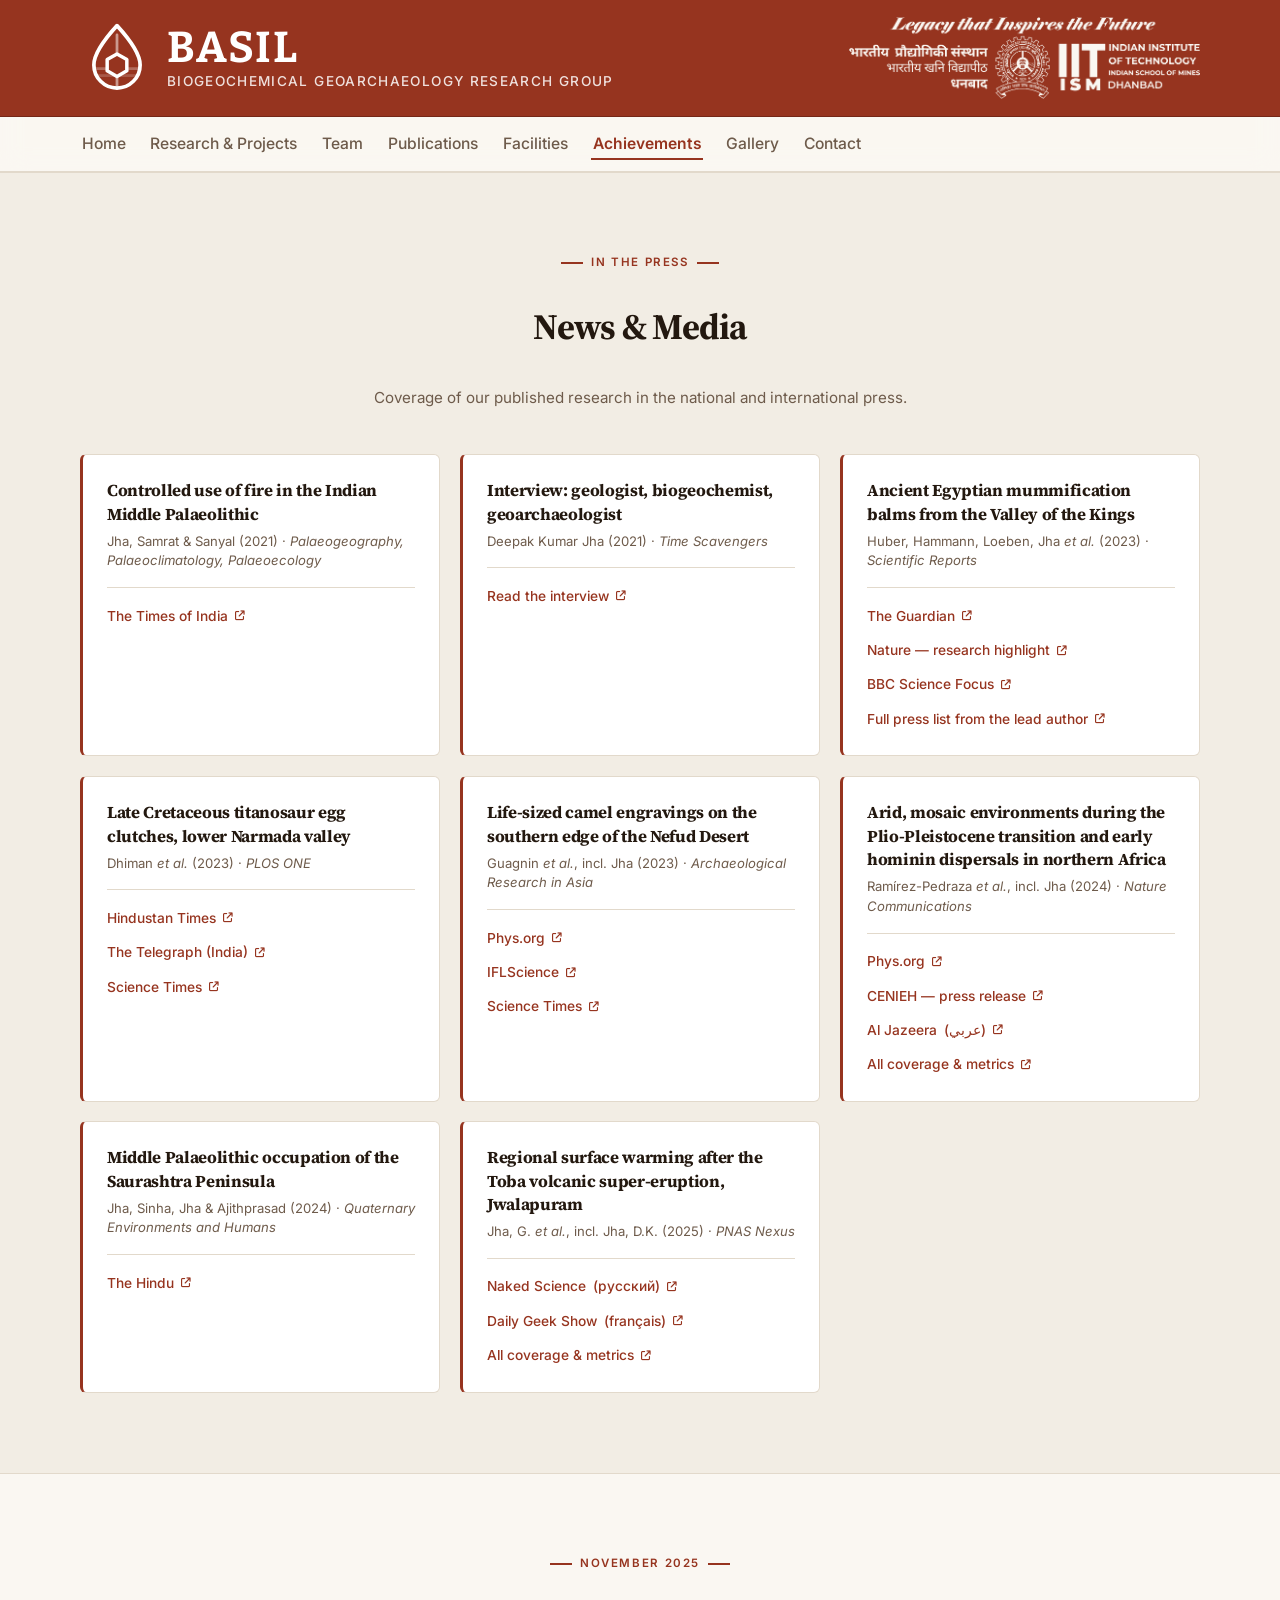
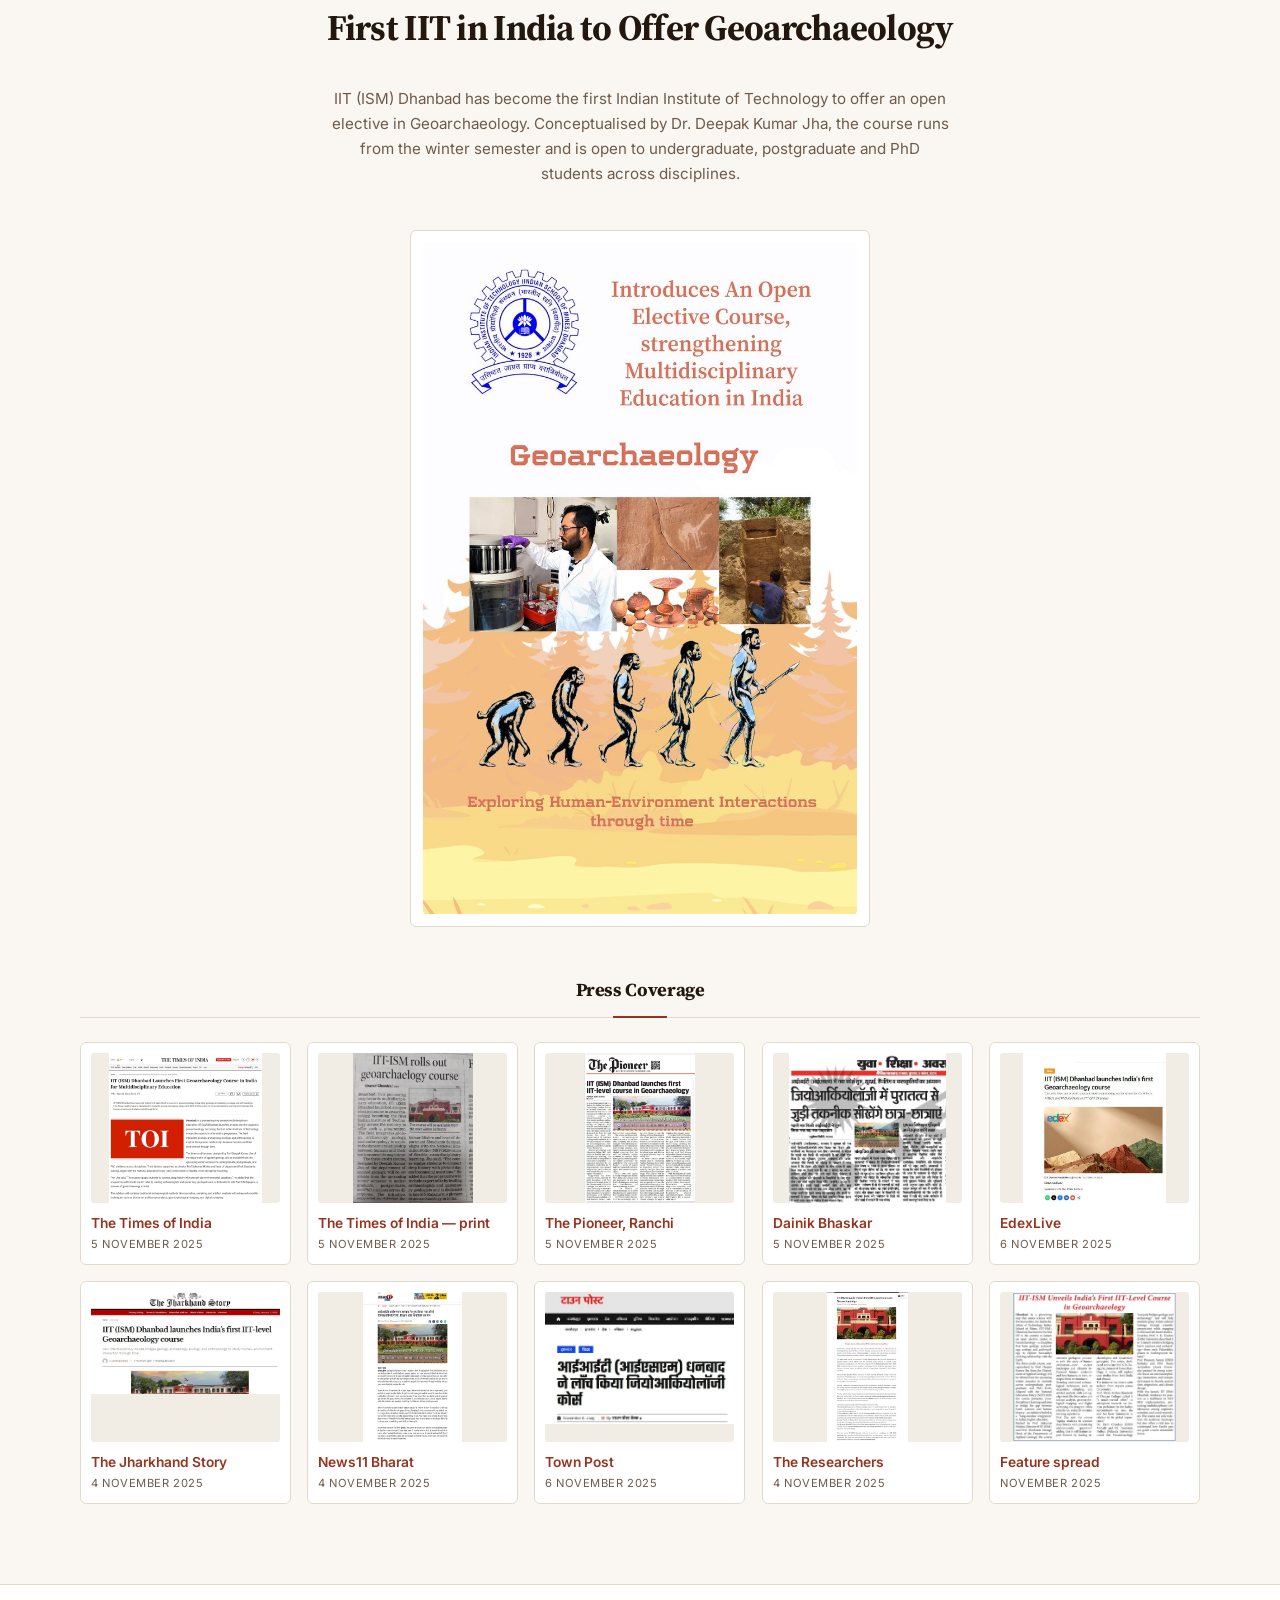
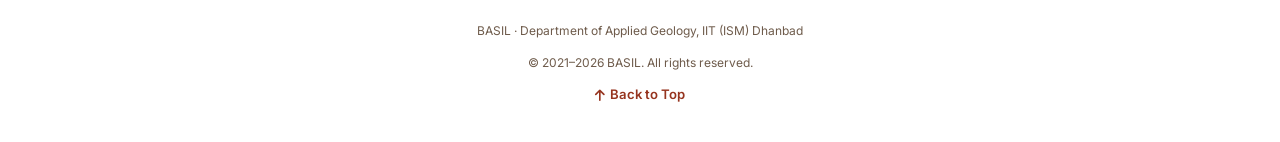
==== commit ce26dbf6: "Move Research Highlights to Research & Projects, lead Achievements with the press The three highligh" ====
--- a/achievements.html
+++ b/achievements.html
@@ -96,154 +96,7 @@
 
   <!-- ==== PAGE CONTENT =============================================== -->
   <main class="page-main">
-<section class="blog-section" id="blog">
-    <div class="container">
-      <div class="section-header" data-reveal="left">
-        <div>
-          <span class="section-kicker">Research Highlights</span>
-          <h2 class="section-title">Achievements</h2>
-        </div>
-      </div>
-
-      <div class="blog-grid">
-        <a class="blog-card" data-reveal="left" href="https://doi.org/10.1016/j.palaeo.2020.110151" target="_blank" rel="noopener">
-          <div class="blog-img-wrap">
-            <img src="assets/images/article_fire.jpg" alt="Controlled Use of Fire" class="blog-img">
-          </div>
-          <div class="blog-content">
-            <span class="blog-tag">Fire Ecology</span>
-            <h3>First Evidence of Controlled Fire Usage in Middle Palaeolithic India</h3>
-            <p>Combining macro-charcoal counts and polycyclic aromatic hydrocarbon (PAH) diagnostic ratios from Belan Valley archaeological strata to establish early human fire management.</p>
-            <div class="blog-meta">
-              <span><i class="fa-regular fa-newspaper"></i> Palaeogeography, Palaeoclimatology, Palaeoecology</span>
-            </div>
-            <span class="blog-readmore">Read the paper <i class="fa-solid fa-arrow-up-right-from-square"></i></span>
-          </div>
-        </a>
-
-        <a class="blog-card" data-reveal="left" href="https://doi.org/10.1016/j.quascirev.2019.106121" target="_blank" rel="noopener">
-          <div class="blog-img-wrap">
-            <img src="assets/images/article_quaternary.jpg" alt="Quaternary Climate" class="blog-img">
-          </div>
-          <div class="blog-content">
-            <span class="blog-tag">Past Climate</span>
-            <h3>Multi-Proxy Record of Quaternary Climate &amp; Vegetation Shifts</h3>
-            <p>Reconstructing C<sub>3</sub> forest vs. C<sub>4</sub> tropical grass transitions in North-Central India using compound-specific stable carbon isotope analysis of plant wax <i>n</i>-alkanes.</p>
-            <div class="blog-meta">
-              <span><i class="fa-regular fa-newspaper"></i> Quaternary Science Reviews</span>
-            </div>
-            <span class="blog-readmore">Read the paper <i class="fa-solid fa-arrow-up-right-from-square"></i></span>
-          </div>
-        </a>
-
-        <a class="blog-card" data-reveal="left" href="https://doi.org/10.1016/J.MARCHEM.2017.08.002" target="_blank" rel="noopener">
-          <div class="blog-img-wrap">
-            <img src="assets/images/article_ashtamudi.jpg" alt="Ashtamudi Estuary" class="blog-img">
-          </div>
-          <div class="blog-content">
-            <span class="blog-tag">Monsoon Proxy</span>
-            <h3>Molecular &amp; Carbon Isotope Characterization of Ashtamudi Estuary</h3>
-            <p>Evaluating organic matter sources, terrestrial leaf-wax chain lengths, and hydrological changes during the Middle-to-Late Holocene in Southwest India.</p>
-            <div class="blog-meta">
-              <span><i class="fa-regular fa-newspaper"></i> Marine Chemistry</span>
-            </div>
-            <span class="blog-readmore">Read the paper <i class="fa-solid fa-arrow-up-right-from-square"></i></span>
-          </div>
-        </a>
-      </div>
-    </div>
-  </section>
-
-
-    <!-- ==== FEATURED: Geoarchaeology course launch ====================
-         The poster and the Venn diagram are the group's own artwork.
-         ============================================================== -->
-    <section class="feature-section" id="geoarchaeology-course">
-      <div class="container">
-        <div class="section-header center" data-reveal="left">
-          <span class="section-kicker">November 2025</span>
-          <h2 class="section-title">First IIT in India to Offer Geoarchaeology</h2>
-          <p class="section-desc">IIT (ISM) Dhanbad has become the first Indian Institute of Technology to offer an open elective in Geoarchaeology. Conceptualised by Dr. Deepak Kumar Jha, the course runs from the winter semester and is open to undergraduate, postgraduate and PhD students across disciplines.</p>
-        </div>
-
-        <div class="feature-grid" data-reveal="left">
-          <figure class="feature-figure">
-            <img src="assets/images/news_geoarch_poster.jpg"
-                 alt="Course poster: IIT (ISM) Dhanbad introduces an open elective course in Geoarchaeology" loading="lazy">
-          </figure>
-        </div>
-
-        <!-- ---- PRESS COVERAGE ------------------------------------------
-             Clicking a card opens the clipping full size in the viewer.
-             To add one, copy a whole .press-card block below.
-             ------------------------------------------------------------ -->
-        <h3 class="press-heading" data-reveal="left">Press Coverage</h3>
-
-        <div class="press-grid">
-
-          <div class="press-card" data-reveal="pop">
-            <img src="assets/images/press_times_of_india.jpg" alt="The Times of India report on the course launch" loading="lazy">
-            <span class="press-outlet">The Times of India</span>
-            <span class="press-date">5 November 2025</span>
-          </div>
-
-          <div class="press-card" data-reveal="pop">
-            <img src="assets/images/press_toi_print.jpg" alt="Times of India print edition clipping" loading="lazy">
-            <span class="press-outlet">The Times of India &mdash; print</span>
-            <span class="press-date">5 November 2025</span>
-          </div>
-
-          <div class="press-card" data-reveal="pop">
-            <img src="assets/images/press_pioneer.jpg" alt="The Pioneer print edition clipping" loading="lazy">
-            <span class="press-outlet">The Pioneer, Ranchi</span>
-            <span class="press-date">5 November 2025</span>
-          </div>
-
-          <div class="press-card" data-reveal="pop">
-            <img src="assets/images/press_dainik_bhaskar.jpg" alt="Dainik Bhaskar print edition clipping" loading="lazy">
-            <span class="press-outlet">Dainik Bhaskar</span>
-            <span class="press-date">5 November 2025</span>
-          </div>
-
-          <div class="press-card" data-reveal="pop">
-            <img src="assets/images/press_edexlive.jpg" alt="EdexLive report on the course launch" loading="lazy">
-            <span class="press-outlet">EdexLive</span>
-            <span class="press-date">6 November 2025</span>
-          </div>
-
-          <div class="press-card" data-reveal="pop">
-            <img src="assets/images/press_jharkhand_story.jpg" alt="The Jharkhand Story report on the course launch" loading="lazy">
-            <span class="press-outlet">The Jharkhand Story</span>
-            <span class="press-date">4 November 2025</span>
-          </div>
-
-          <div class="press-card" data-reveal="pop">
-            <img src="assets/images/press_news11_bharat.jpg" alt="News11 Bharat report on the course launch" loading="lazy">
-            <span class="press-outlet">News11 Bharat</span>
-            <span class="press-date">4 November 2025</span>
-          </div>
-
-          <div class="press-card" data-reveal="pop">
-            <img src="assets/images/press_town_post.jpg" alt="Town Post report on the course launch" loading="lazy">
-            <span class="press-outlet">Town Post</span>
-            <span class="press-date">6 November 2025</span>
-          </div>
-
-          <div class="press-card" data-reveal="pop">
-            <img src="assets/images/press_the_researchers.jpg" alt="The Researchers feature on the course launch" loading="lazy">
-            <span class="press-outlet">The Researchers</span>
-            <span class="press-date">4 November 2025</span>
-          </div>
-
-          <div class="press-card" data-reveal="pop">
-            <img src="assets/images/press_feature_spread.jpg" alt="Newspaper feature spread on the course launch" loading="lazy">
-            <span class="press-outlet">Feature spread</span>
-            <span class="press-date">November 2025</span>
-          </div>
-
-        </div>
-      </div>
-    </section>
+
 
     <!-- ==== NEWS & MEDIA ==============================================
          Press coverage of the group's papers. To add an item, copy one
@@ -340,6 +193,96 @@
       </div>
     </section>
 
+    <!-- ==== FEATURED: Geoarchaeology course launch ====================
+         The poster and the Venn diagram are the group's own artwork.
+         ============================================================== -->
+    <section class="feature-section" id="geoarchaeology-course">
+      <div class="container">
+        <div class="section-header center" data-reveal="left">
+          <span class="section-kicker">November 2025</span>
+          <h2 class="section-title">First IIT in India to Offer Geoarchaeology</h2>
+          <p class="section-desc">IIT (ISM) Dhanbad has become the first Indian Institute of Technology to offer an open elective in Geoarchaeology. Conceptualised by Dr. Deepak Kumar Jha, the course runs from the winter semester and is open to undergraduate, postgraduate and PhD students across disciplines.</p>
+        </div>
+
+        <div class="feature-grid" data-reveal="left">
+          <figure class="feature-figure">
+            <img src="assets/images/news_geoarch_poster.jpg"
+                 alt="Course poster: IIT (ISM) Dhanbad introduces an open elective course in Geoarchaeology" loading="lazy">
+          </figure>
+        </div>
+
+        <!-- ---- PRESS COVERAGE ------------------------------------------
+             Clicking a card opens the clipping full size in the viewer.
+             To add one, copy a whole .press-card block below.
+             ------------------------------------------------------------ -->
+        <h3 class="press-heading" data-reveal="left">Press Coverage</h3>
+
+        <div class="press-grid">
+
+          <div class="press-card" data-reveal="pop">
+            <img src="assets/images/press_times_of_india.jpg" alt="The Times of India report on the course launch" loading="lazy">
+            <span class="press-outlet">The Times of India</span>
+            <span class="press-date">5 November 2025</span>
+          </div>
+
+          <div class="press-card" data-reveal="pop">
+            <img src="assets/images/press_toi_print.jpg" alt="Times of India print edition clipping" loading="lazy">
+            <span class="press-outlet">The Times of India &mdash; print</span>
+            <span class="press-date">5 November 2025</span>
+          </div>
+
+          <div class="press-card" data-reveal="pop">
+            <img src="assets/images/press_pioneer.jpg" alt="The Pioneer print edition clipping" loading="lazy">
+            <span class="press-outlet">The Pioneer, Ranchi</span>
+            <span class="press-date">5 November 2025</span>
+          </div>
+
+          <div class="press-card" data-reveal="pop">
+            <img src="assets/images/press_dainik_bhaskar.jpg" alt="Dainik Bhaskar print edition clipping" loading="lazy">
+            <span class="press-outlet">Dainik Bhaskar</span>
+            <span class="press-date">5 November 2025</span>
+          </div>
+
+          <div class="press-card" data-reveal="pop">
+            <img src="assets/images/press_edexlive.jpg" alt="EdexLive report on the course launch" loading="lazy">
+            <span class="press-outlet">EdexLive</span>
+            <span class="press-date">6 November 2025</span>
+          </div>
+
+          <div class="press-card" data-reveal="pop">
+            <img src="assets/images/press_jharkhand_story.jpg" alt="The Jharkhand Story report on the course launch" loading="lazy">
+            <span class="press-outlet">The Jharkhand Story</span>
+            <span class="press-date">4 November 2025</span>
+          </div>
+
+          <div class="press-card" data-reveal="pop">
+            <img src="assets/images/press_news11_bharat.jpg" alt="News11 Bharat report on the course launch" loading="lazy">
+            <span class="press-outlet">News11 Bharat</span>
+            <span class="press-date">4 November 2025</span>
+          </div>
+
+          <div class="press-card" data-reveal="pop">
+            <img src="assets/images/press_town_post.jpg" alt="Town Post report on the course launch" loading="lazy">
+            <span class="press-outlet">Town Post</span>
+            <span class="press-date">6 November 2025</span>
+          </div>
+
+          <div class="press-card" data-reveal="pop">
+            <img src="assets/images/press_the_researchers.jpg" alt="The Researchers feature on the course launch" loading="lazy">
+            <span class="press-outlet">The Researchers</span>
+            <span class="press-date">4 November 2025</span>
+          </div>
+
+          <div class="press-card" data-reveal="pop">
+            <img src="assets/images/press_feature_spread.jpg" alt="Newspaper feature spread on the course launch" loading="lazy">
+            <span class="press-outlet">Feature spread</span>
+            <span class="press-date">November 2025</span>
+          </div>
+
+        </div>
+      </div>
+    </section>
+
   </main>
 
   <!-- ==== FOOTER (same on every page) ================================ -->
--- a/assets/css/style.css
+++ b/assets/css/style.css
@@ -1487,7 +1487,7 @@
    11. Research Blog
    -------------------------------------------------------------------------- */
 .blog-section {
-  background: var(--paper);
+  background: var(--paper-2);
   border-top: 1px solid var(--line);
   border-bottom: 1px solid var(--line);
 }
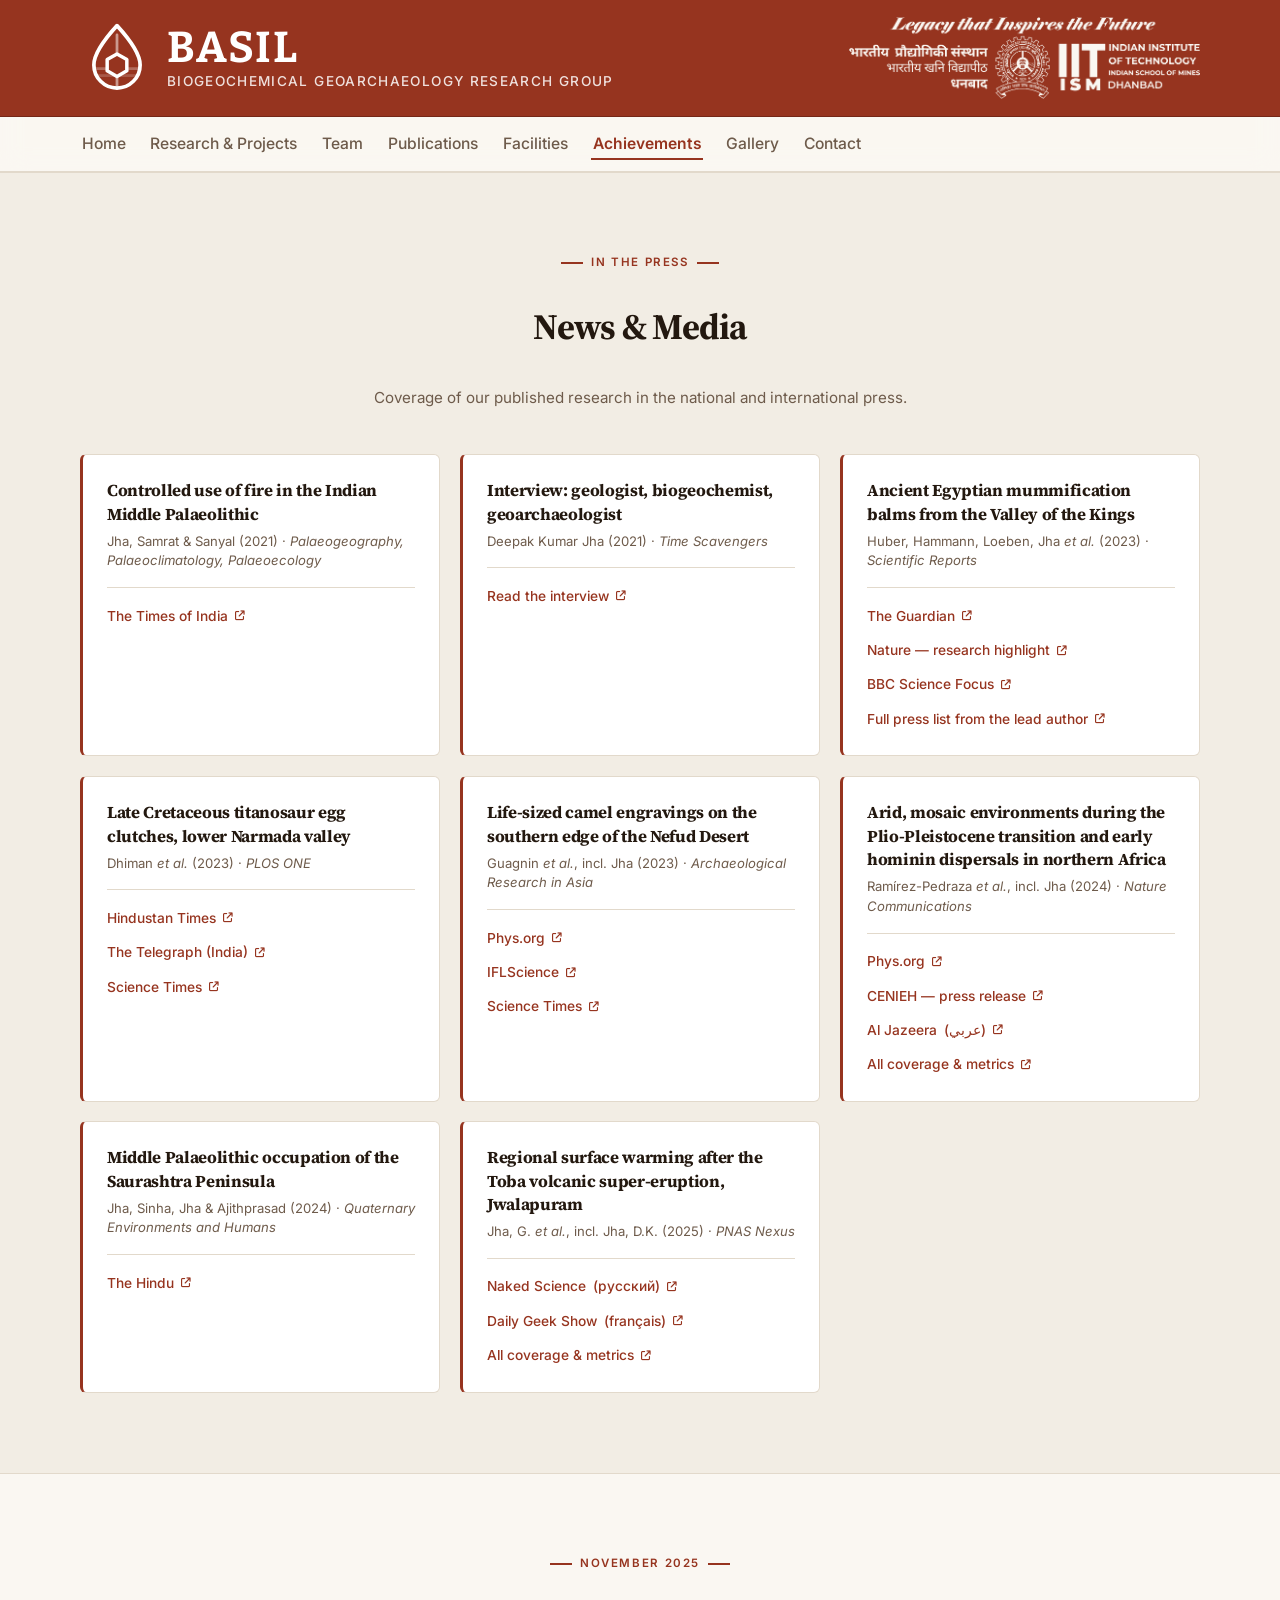
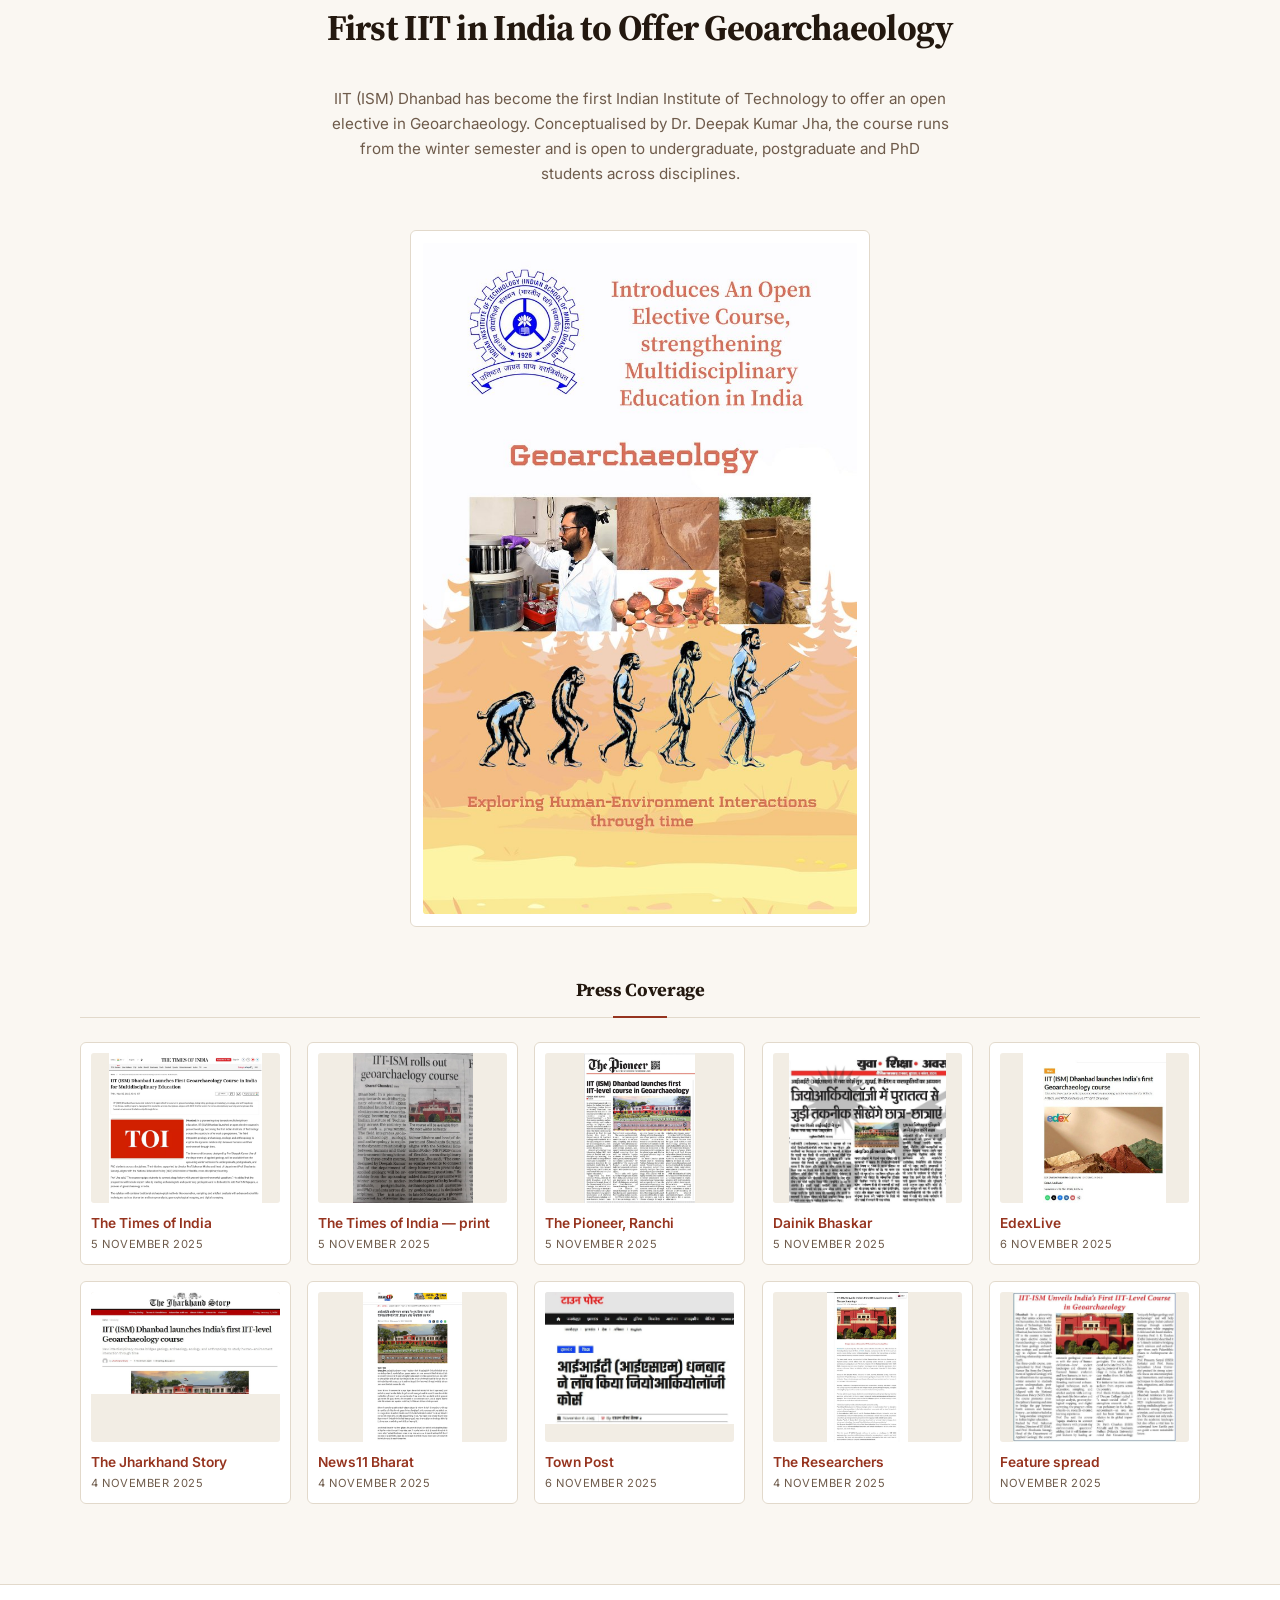
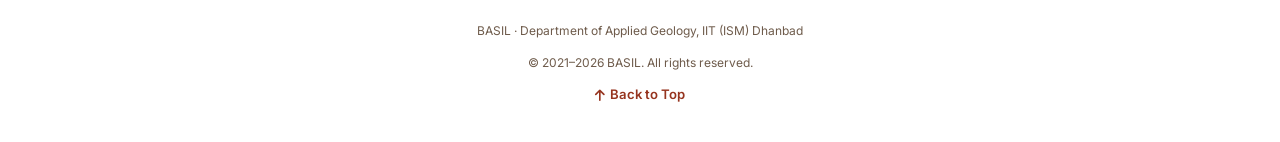
==== commit b0bca3b8: "Add the GoatCounter tracking snippet Loads async at the end of every page, reporting to basilrg.goat" ====
--- a/achievements.html
+++ b/achievements.html
@@ -323,5 +323,11 @@
   <!-- Publication data first, then the behaviour that renders it -->
   <script src="assets/js/publications.js"></script>
   <script src="assets/js/app.js"></script>
+
+  <!-- Visitor statistics. The dashboard lives at
+       https://basilrg.goatcounter.com - sign in there to see the numbers.
+       Loads after the page, so it never delays anything a reader sees. -->
+  <script data-goatcounter="https://basilrg.goatcounter.com/count"
+          async src="https://gc.zgo.at/count.js"></script>
 </body>
 </html>
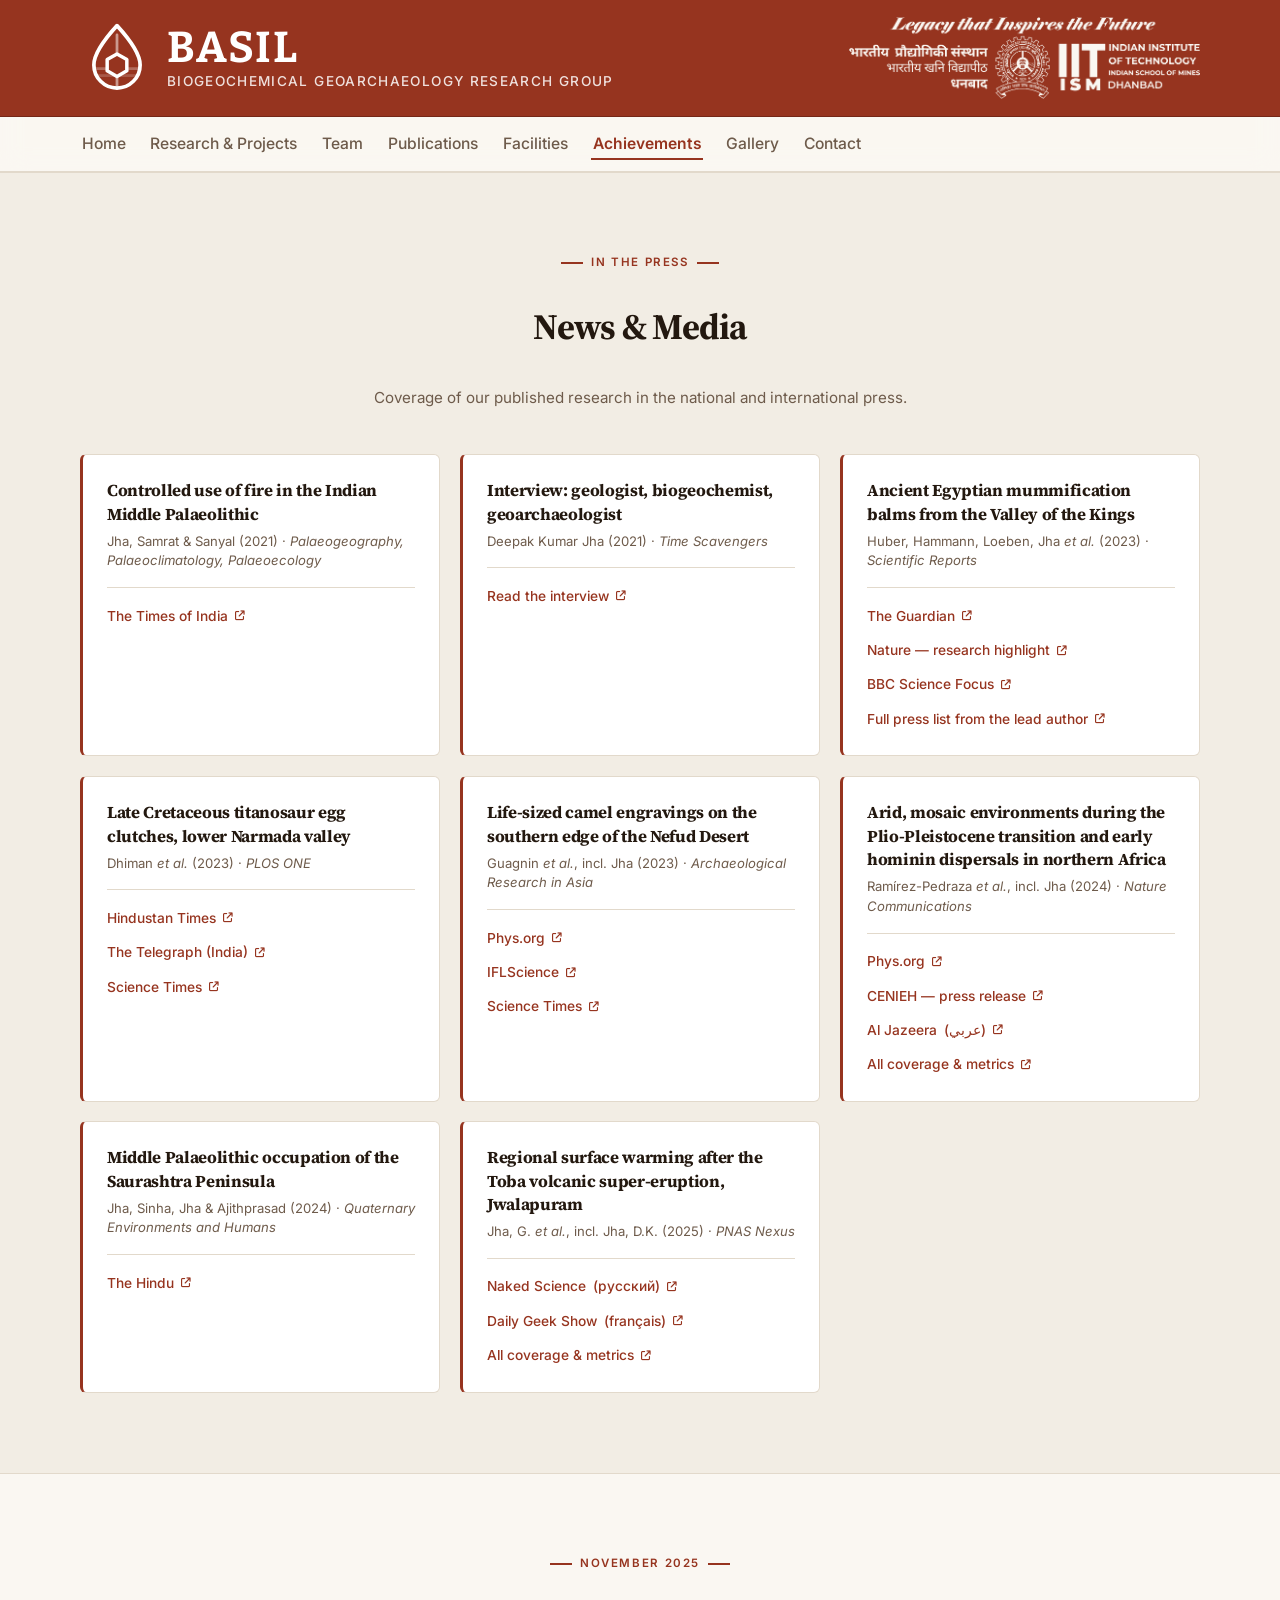
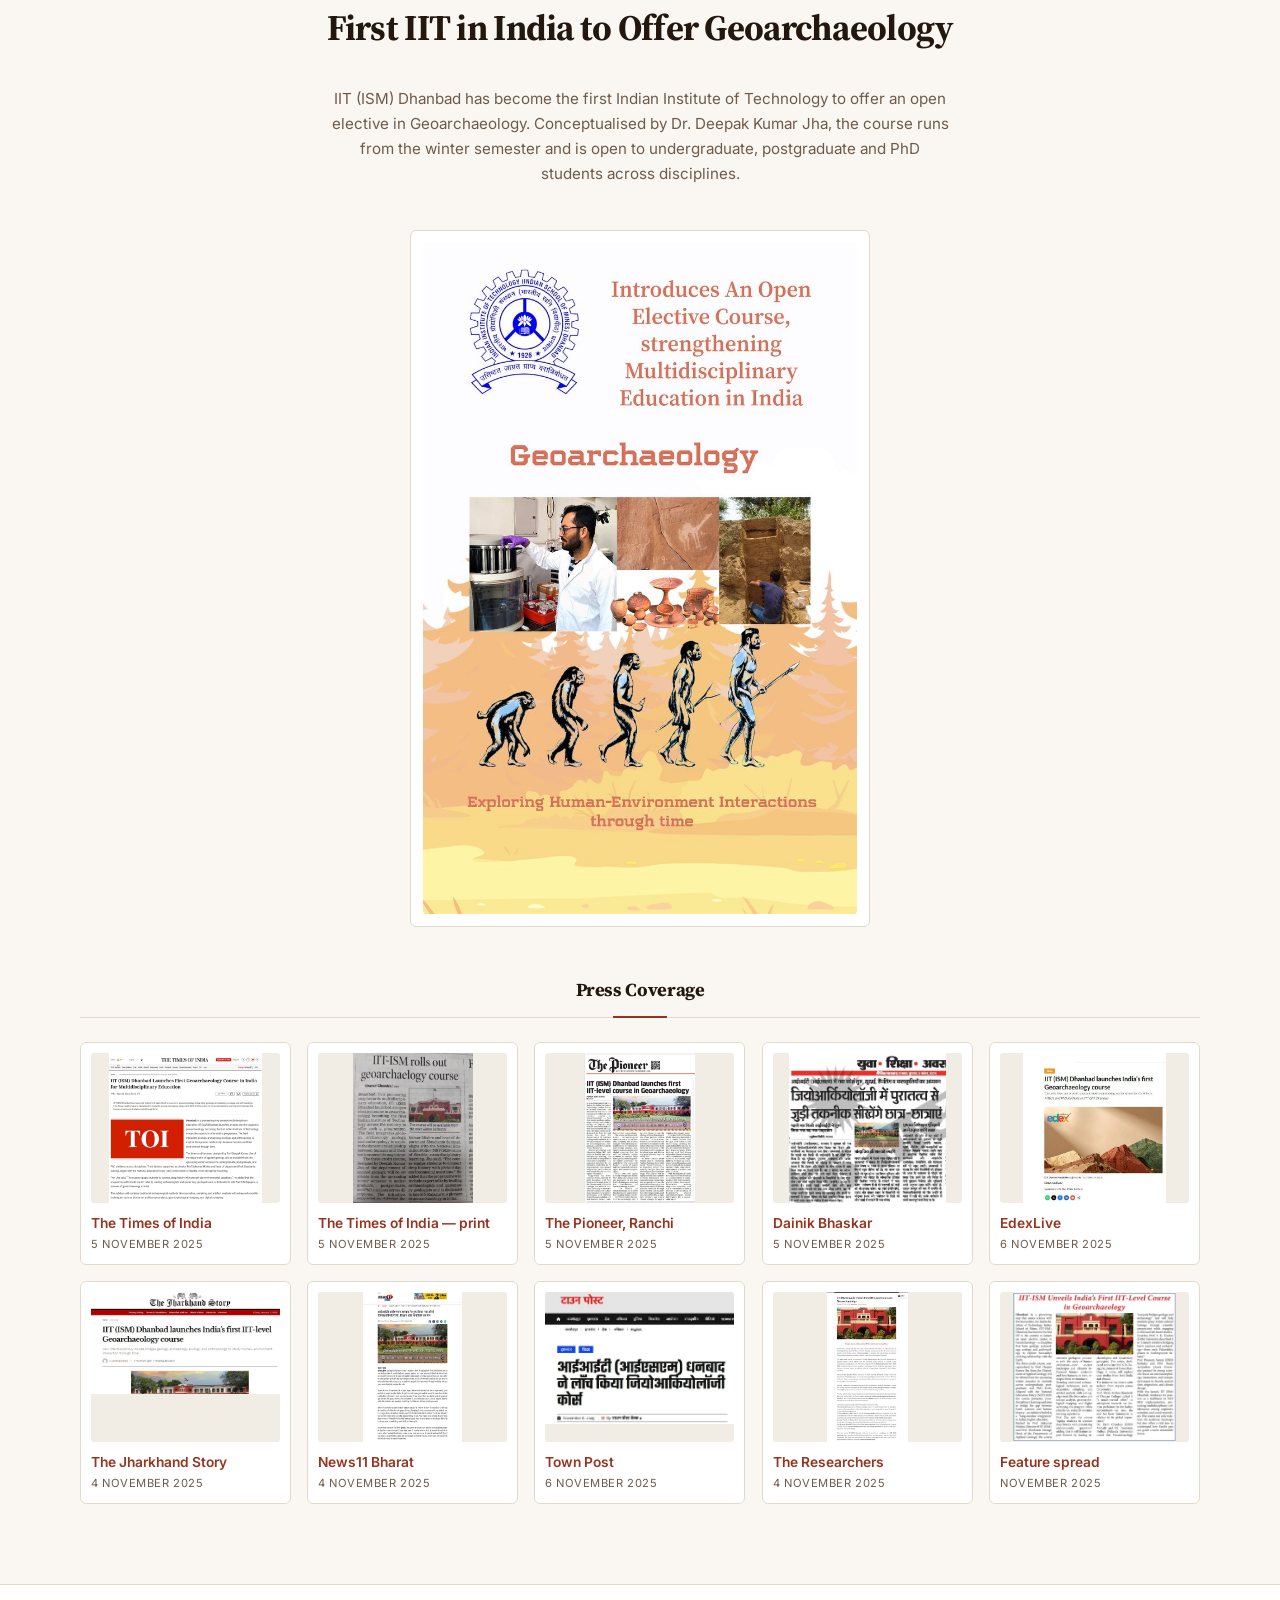
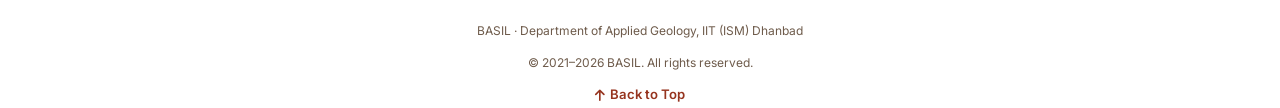
==== commit b1cb651f: "Stamp the stylesheet and scripts so deploys are not served stale GitHub Pages sends Cache-Control: m" ====
--- a/achievements.html
+++ b/achievements.html
@@ -39,7 +39,7 @@
   <link href="https://fonts.googleapis.com/css2?family=Bitter:wght@600;700&family=Inter:wght@400;500;600&family=Source+Serif+4:opsz,wght@8..60,400;8..60,600;8..60,700&display=swap" rel="stylesheet">
   <link rel="stylesheet" href="https://cdnjs.cloudflare.com/ajax/libs/font-awesome/6.4.0/css/all.min.css">
 
-  <link rel="stylesheet" href="assets/css/style.css">
+  <link rel="stylesheet" href="assets/css/style.css?v=20260930">
 
   <!-- Marks that JavaScript is available, before the page paints, so the
        scroll animations never leave content invisible if JS is switched off. -->
@@ -321,8 +321,8 @@
   </div>
 
   <!-- Publication data first, then the behaviour that renders it -->
-  <script src="assets/js/publications.js"></script>
-  <script src="assets/js/app.js"></script>
+  <script src="assets/js/publications.js?v=20260930"></script>
+  <script src="assets/js/app.js?v=20260930"></script>
 
   <!-- Visitor statistics. The dashboard lives at
        https://basilrg.goatcounter.com - sign in there to see the numbers.
--- a/assets/css/style.css
+++ b/assets/css/style.css
@@ -440,7 +440,7 @@
 .hero-section {
   padding-top: 4.5rem;
   padding-bottom: 4.5rem;
-  background: var(--paper-2);
+  background: var(--paper);
   border-bottom: 1px solid var(--line);
   overflow: hidden;
   position: relative;
@@ -745,7 +745,7 @@
 }
 
 .news-section {
-  background: var(--paper);
+  background: var(--paper-2);
   border-bottom: 1px solid var(--line);
 }
 
@@ -893,7 +893,7 @@
 /* --------------------------------------------------------------------------
    8. Research Themes
    -------------------------------------------------------------------------- */
-.about-section { background: var(--paper-2); }
+.about-section { background: var(--paper); }
 
 .themes-grid {
   display: grid;
@@ -993,7 +993,7 @@
    9. Research Projects
    -------------------------------------------------------------------------- */
 .projects-section {
-  background: var(--paper);
+  background: var(--paper-2);
   border-top: 1px solid var(--line);
   border-bottom: 1px solid var(--line);
 }
@@ -1060,6 +1060,18 @@
 /* Host / funding institution for the project. Sized by height so the wide
    MPI lockup and the near-square IISER emblem sit at the same optical
    weight, and muted so it reads as a credit rather than a headline. */
+/* Funding body, for projects that carry no partner logo. Sits where the
+   logo would, so cards with and without one end the same way. */
+.project-funder {
+  margin-top: auto;
+  padding-top: 1rem;
+  border-top: 1px solid var(--line);
+  font-family: var(--font-label);
+  font-size: 0.76rem;
+  letter-spacing: 0.02em;
+  color: var(--ink-3);
+}
+
 .project-logo {
   margin-top: auto;
   padding-top: 1rem;
@@ -1091,6 +1103,22 @@
 /* Flex, not grid: with grid, justify-content centres the whole track group,
    so a section holding one member still sat in the left-hand track with
    empty tracks beside it. Flex wrapping centres the cards themselves. */
+/* Group photograph above the member grid. Capped so it stays a portrait of
+   the group rather than a banner, and never wider than the grid below it. */
+.group-photo {
+  margin: 0 auto 2.75rem;
+  max-width: 900px;
+}
+
+.group-photo img {
+  display: block;
+  width: 100%;
+  height: auto;
+  border: 1px solid var(--line);
+  border-radius: 6px;
+  background: var(--surface);
+}
+
 .team-grid {
   display: flex;
   flex-wrap: wrap;
@@ -1294,6 +1322,10 @@
   flex: 0 0 44%;
   max-width: 480px;
   min-height: 230px;
+  /* Without a cap the image's own proportions set the card height, and a
+     portrait photo of a tall instrument made a card most of a screen high.
+     object-fit: contain keeps the whole instrument inside this box. */
+  max-height: 290px;
   background: var(--paper-2);
   border-bottom: none;
   border-right: 1px solid var(--line);
@@ -1311,6 +1343,7 @@
     flex: none;
     max-width: none;
     min-height: 0;
+    max-height: 260px;
     border-right: none;
     border-bottom: 1px solid var(--line);
   }
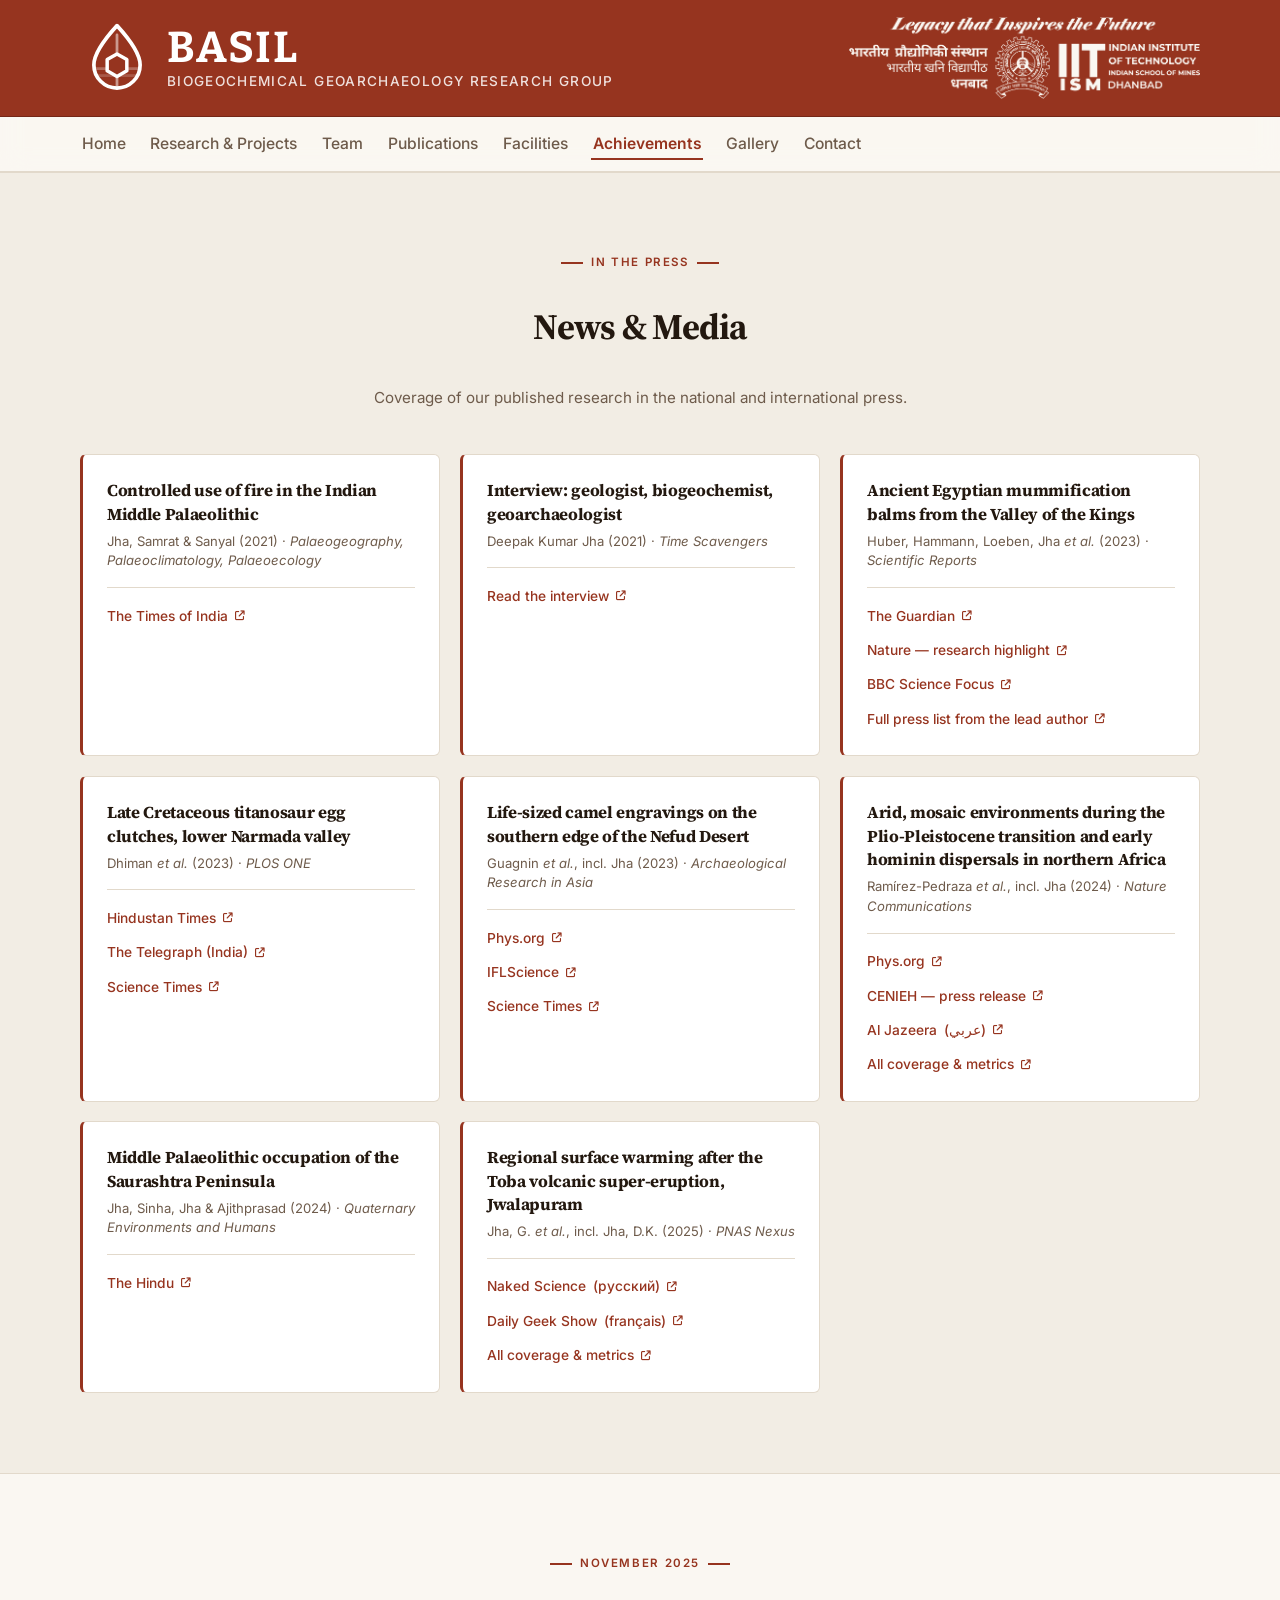
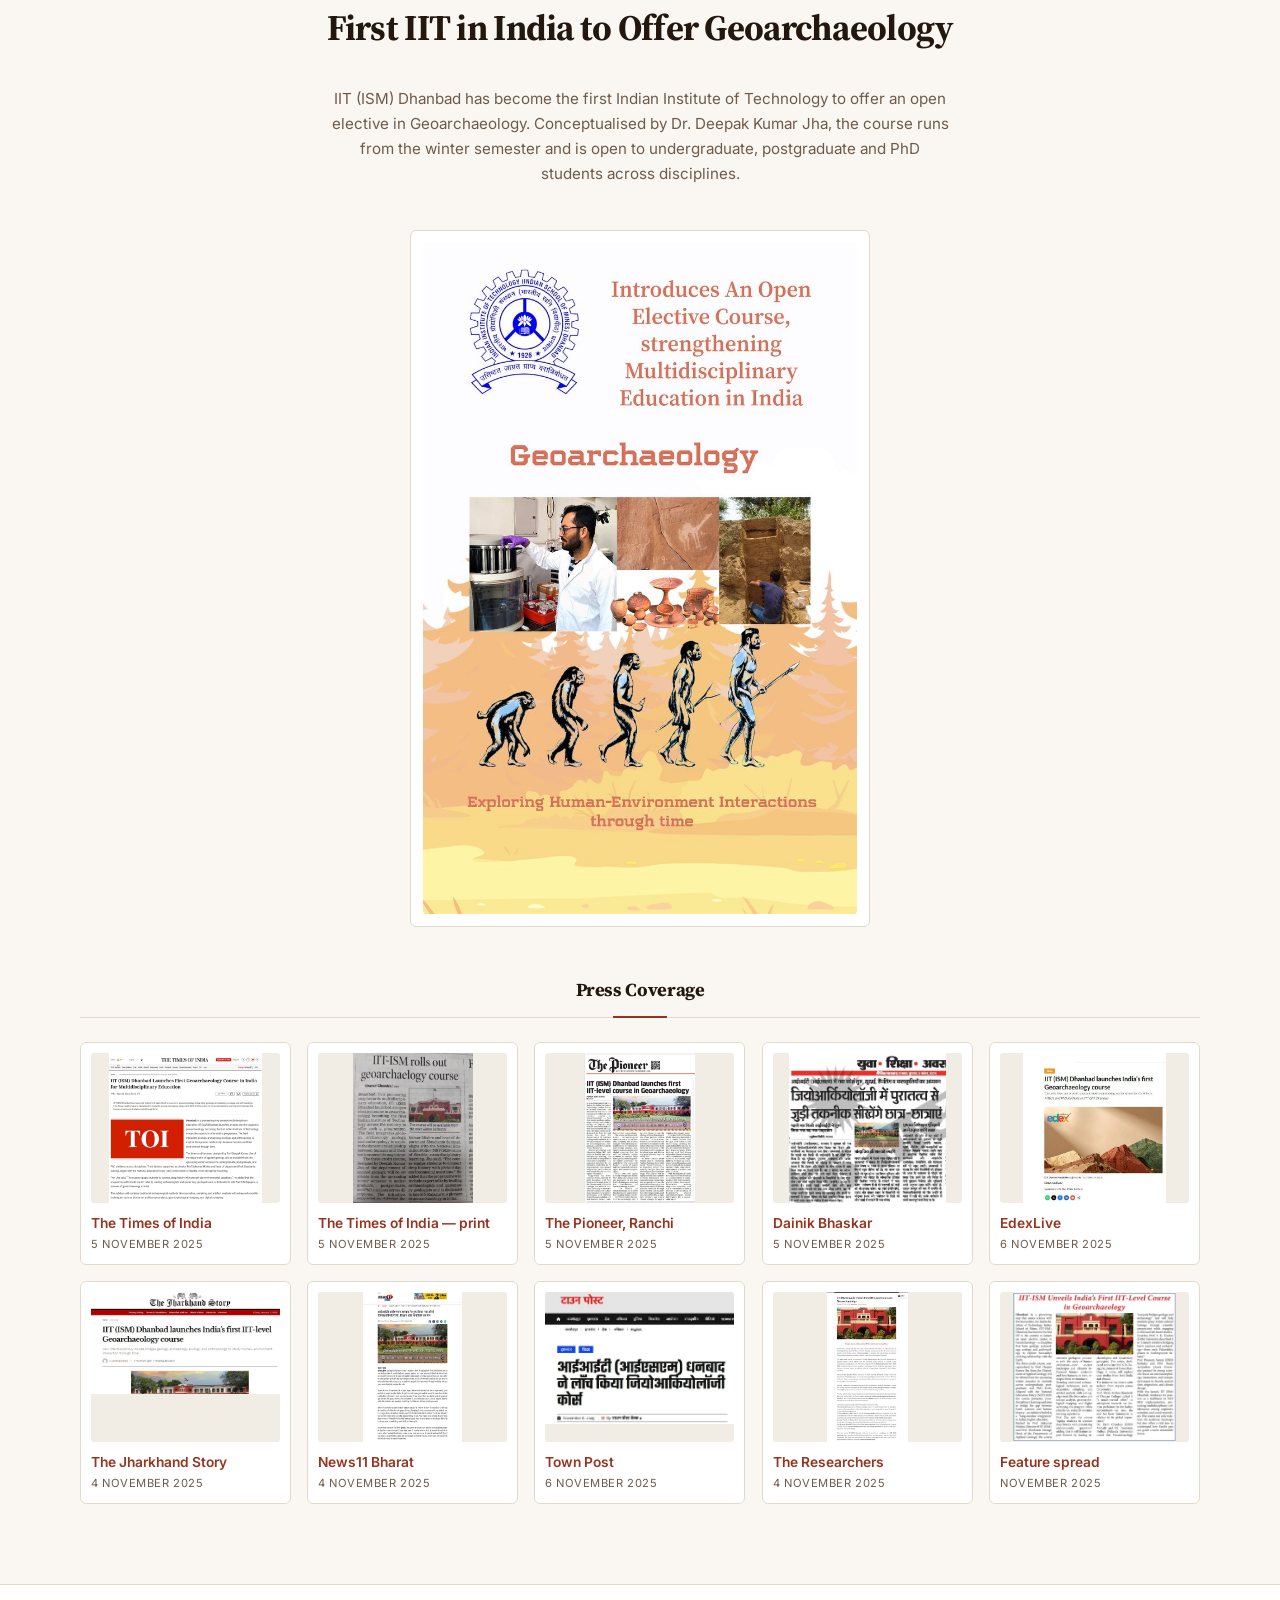
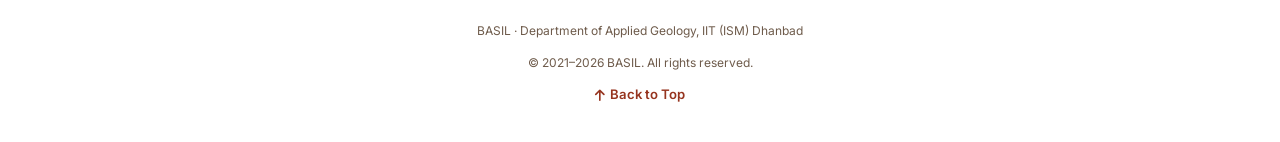
==== commit 02d0137a: "Mat the group photo instead of outlining it flush The border sat hard against the photograph with no" ====
--- a/achievements.html
+++ b/achievements.html
@@ -39,7 +39,7 @@
   <link href="https://fonts.googleapis.com/css2?family=Bitter:wght@600;700&family=Inter:wght@400;500;600&family=Source+Serif+4:opsz,wght@8..60,400;8..60,600;8..60,700&display=swap" rel="stylesheet">
   <link rel="stylesheet" href="https://cdnjs.cloudflare.com/ajax/libs/font-awesome/6.4.0/css/all.min.css">
 
-  <link rel="stylesheet" href="assets/css/style.css?v=20260930">
+  <link rel="stylesheet" href="assets/css/style.css?v=20260930-2">
 
   <!-- Marks that JavaScript is available, before the page paints, so the
        scroll animations never leave content invisible if JS is switched off. -->
@@ -321,8 +321,8 @@
   </div>
 
   <!-- Publication data first, then the behaviour that renders it -->
-  <script src="assets/js/publications.js?v=20260930"></script>
-  <script src="assets/js/app.js?v=20260930"></script>
+  <script src="assets/js/publications.js?v=20260930-2"></script>
+  <script src="assets/js/app.js?v=20260930-2"></script>
 
   <!-- Visitor statistics. The dashboard lives at
        https://basilrg.goatcounter.com - sign in there to see the numbers.
--- a/assets/css/style.css
+++ b/assets/css/style.css
@@ -1104,19 +1104,22 @@
    so a section holding one member still sat in the left-hand track with
    empty tracks beside it. Flex wrapping centres the cards themselves. */
 /* Group photograph above the member grid. Capped so it stays a portrait of
-   the group rather than a banner, and never wider than the grid below it. */
+   the group rather than a banner, and matted on white the way the facility
+   photos are, so it sits in a frame instead of being outlined flush. */
 .group-photo {
   margin: 0 auto 2.75rem;
   max-width: 900px;
+  background: var(--surface);
+  border: 1px solid var(--line);
+  border-radius: 10px;
+  padding: 12px;
 }
 
 .group-photo img {
   display: block;
   width: 100%;
   height: auto;
-  border: 1px solid var(--line);
-  border-radius: 6px;
-  background: var(--surface);
+  border-radius: 5px;
 }
 
 .team-grid {
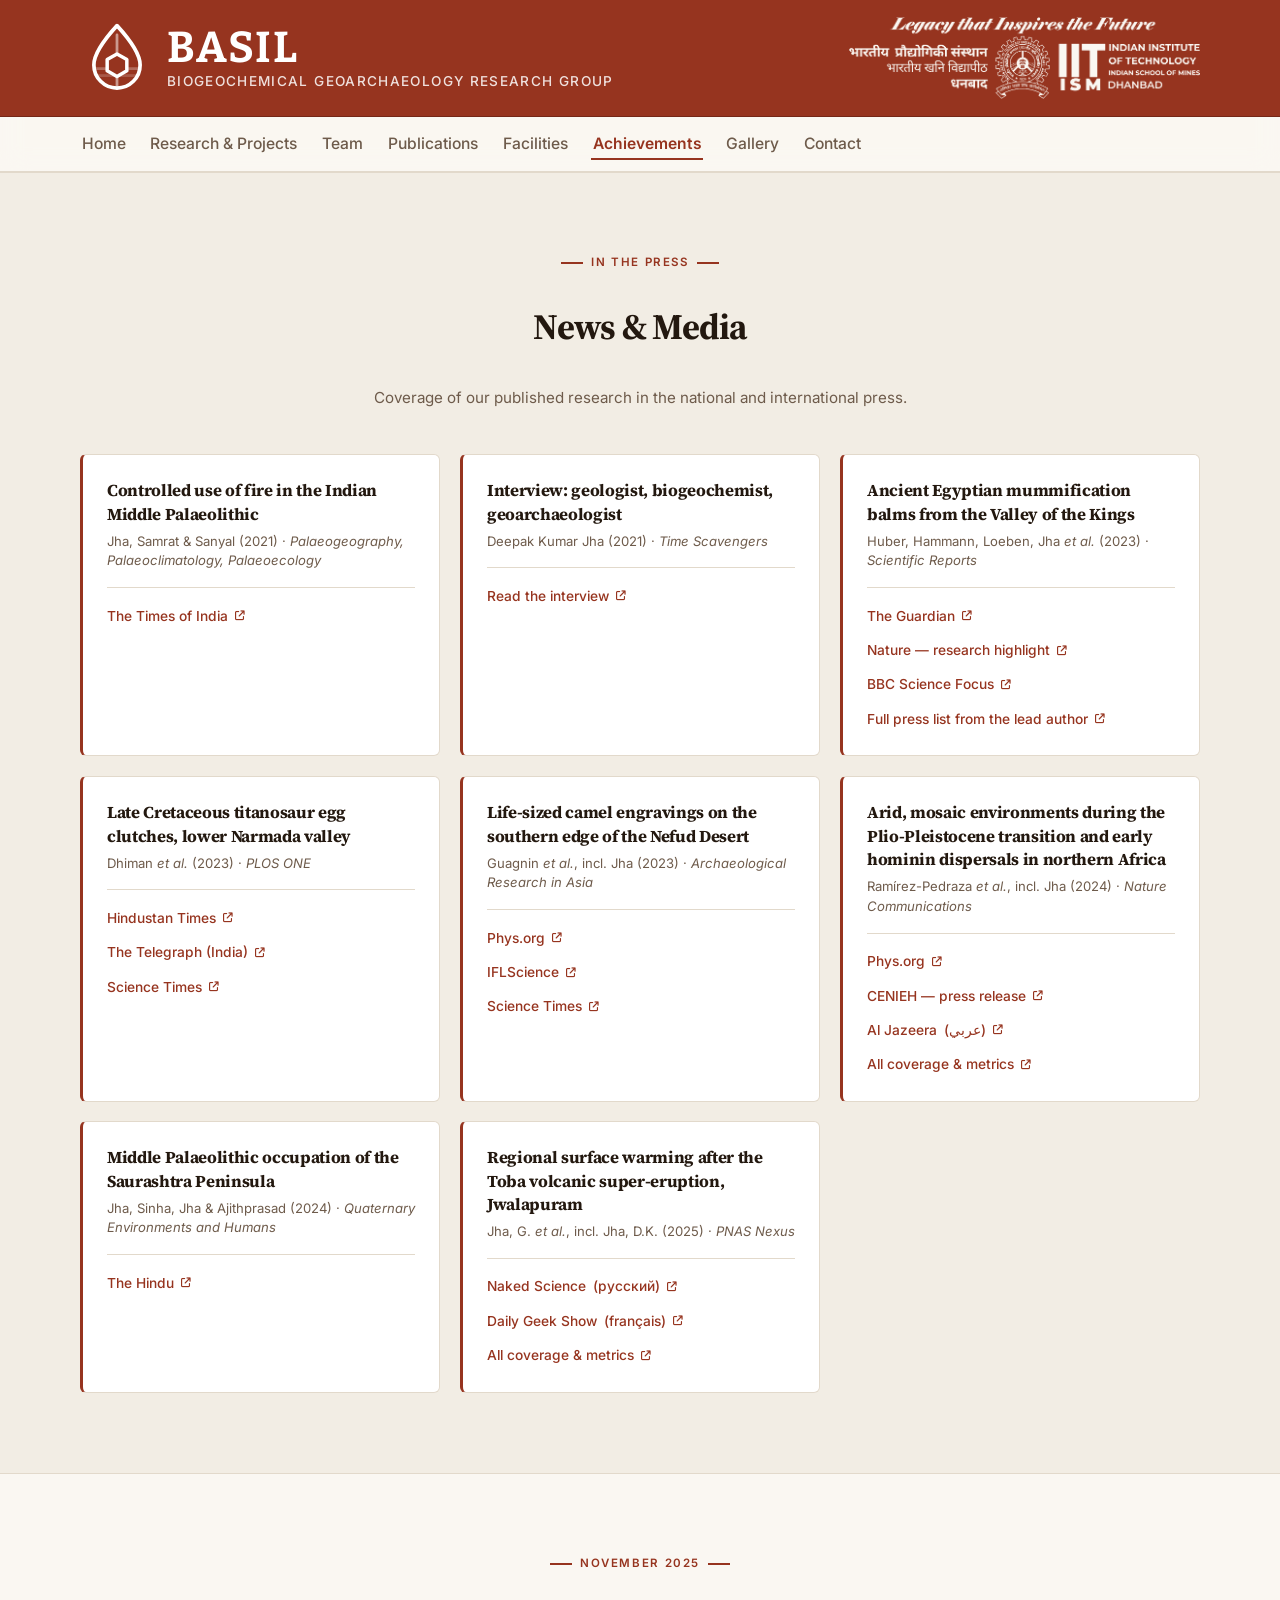
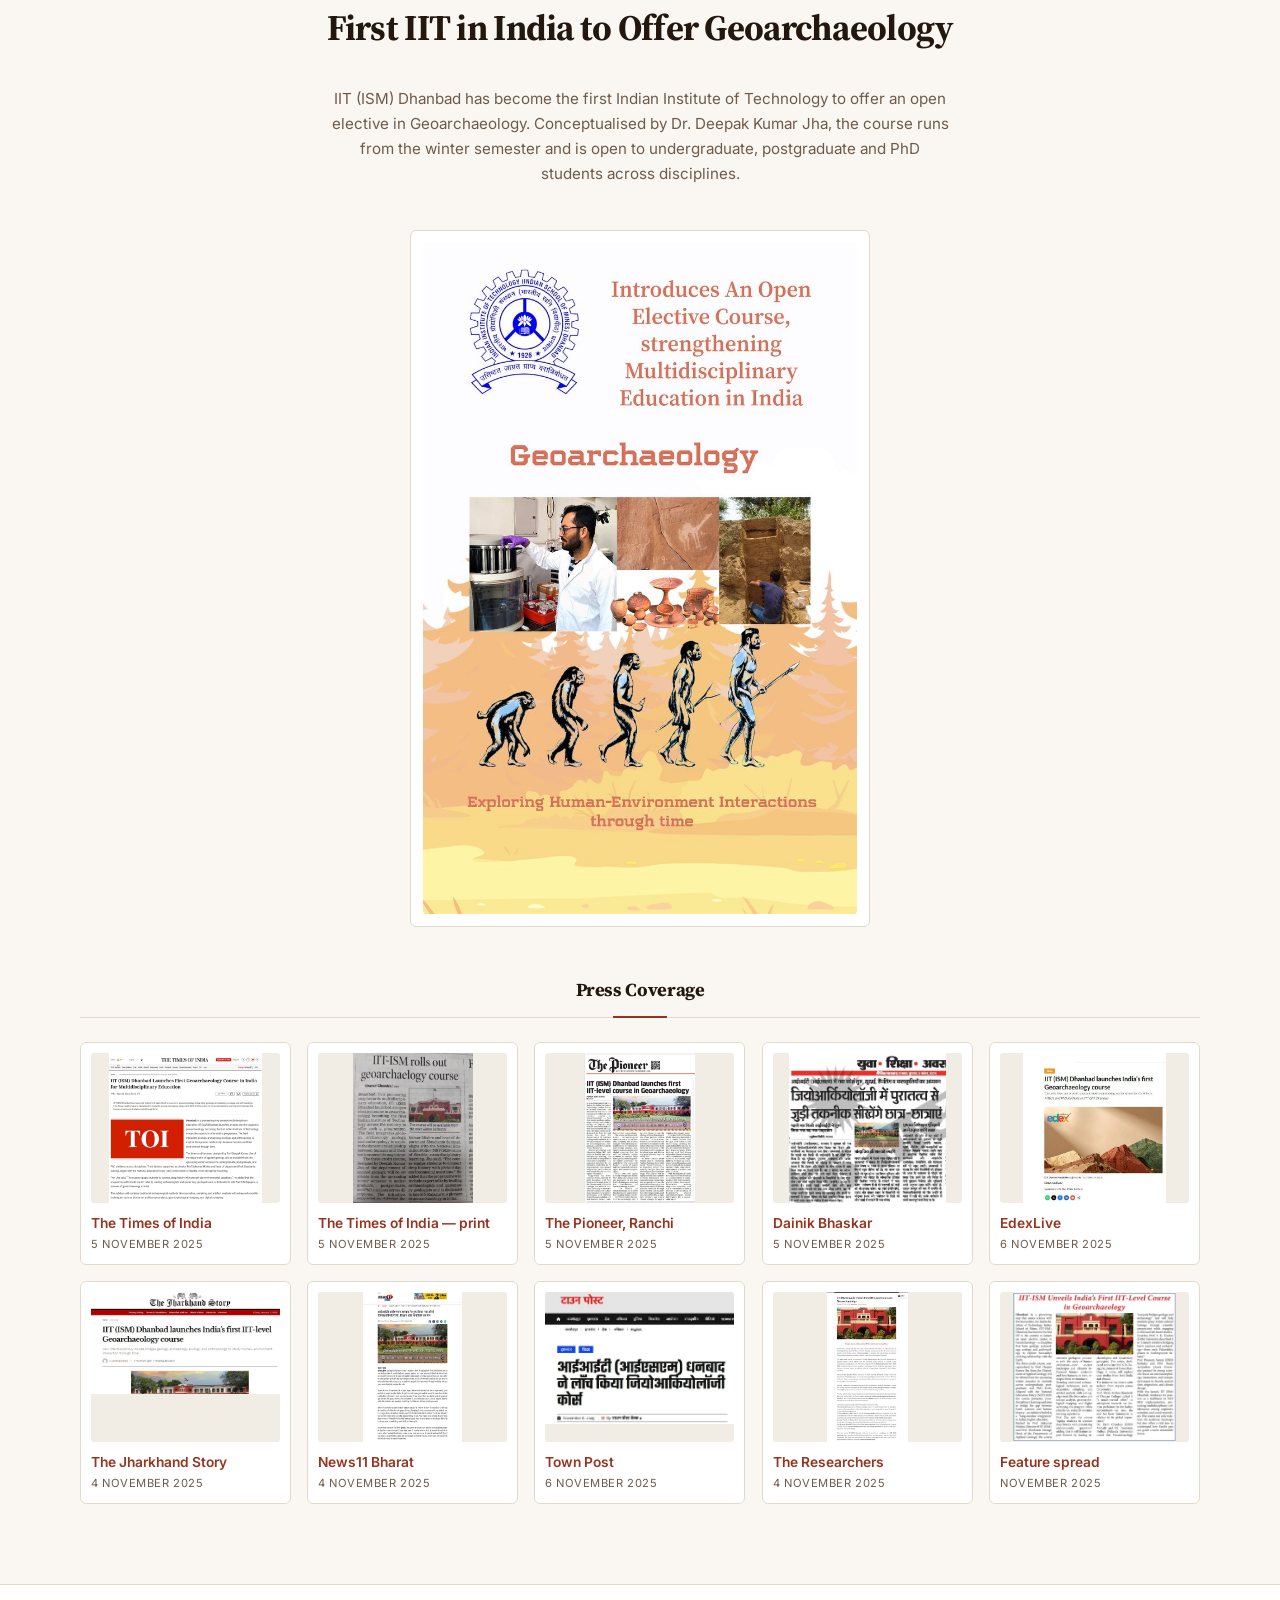
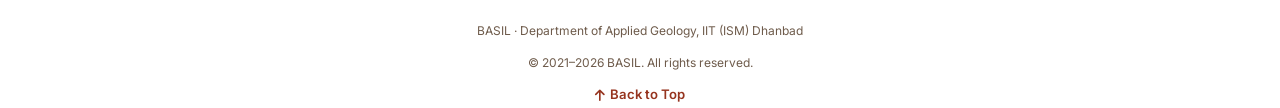
==== commit 4016d03b: "Add the institutional email for Dr Narzary Two addresses on the card now, the IIT (ISM) one first. T" ====
--- a/achievements.html
+++ b/achievements.html
@@ -39,7 +39,7 @@
   <link href="https://fonts.googleapis.com/css2?family=Bitter:wght@600;700&family=Inter:wght@400;500;600&family=Source+Serif+4:opsz,wght@8..60,400;8..60,600;8..60,700&display=swap" rel="stylesheet">
   <link rel="stylesheet" href="https://cdnjs.cloudflare.com/ajax/libs/font-awesome/6.4.0/css/all.min.css">
 
-  <link rel="stylesheet" href="assets/css/style.css?v=20260930-2">
+  <link rel="stylesheet" href="assets/css/style.css?v=20260930-3">
 
   <!-- Marks that JavaScript is available, before the page paints, so the
        scroll animations never leave content invisible if JS is switched off. -->
@@ -321,8 +321,8 @@
   </div>
 
   <!-- Publication data first, then the behaviour that renders it -->
-  <script src="assets/js/publications.js?v=20260930-2"></script>
-  <script src="assets/js/app.js?v=20260930-2"></script>
+  <script src="assets/js/publications.js?v=20260930-3"></script>
+  <script src="assets/js/app.js?v=20260930-3"></script>
 
   <!-- Visitor statistics. The dashboard lives at
        https://basilrg.goatcounter.com - sign in there to see the numbers.
